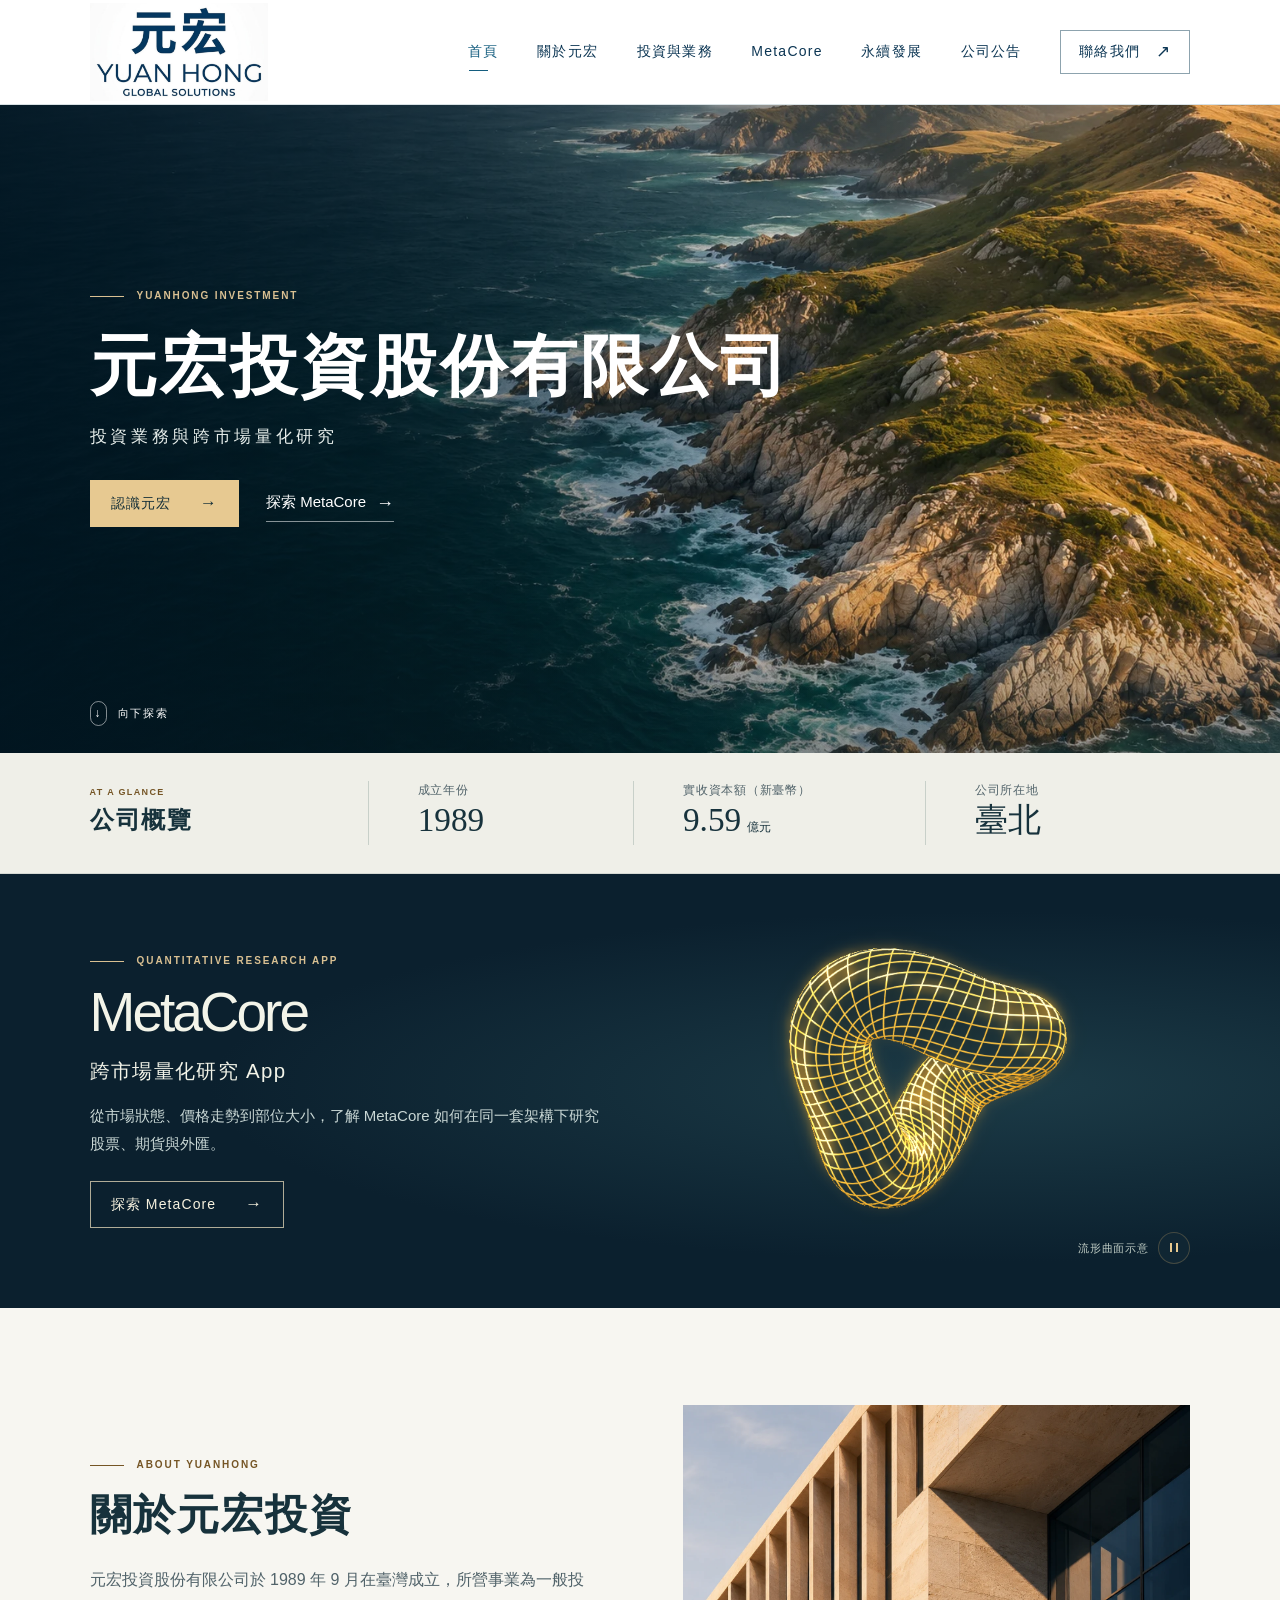
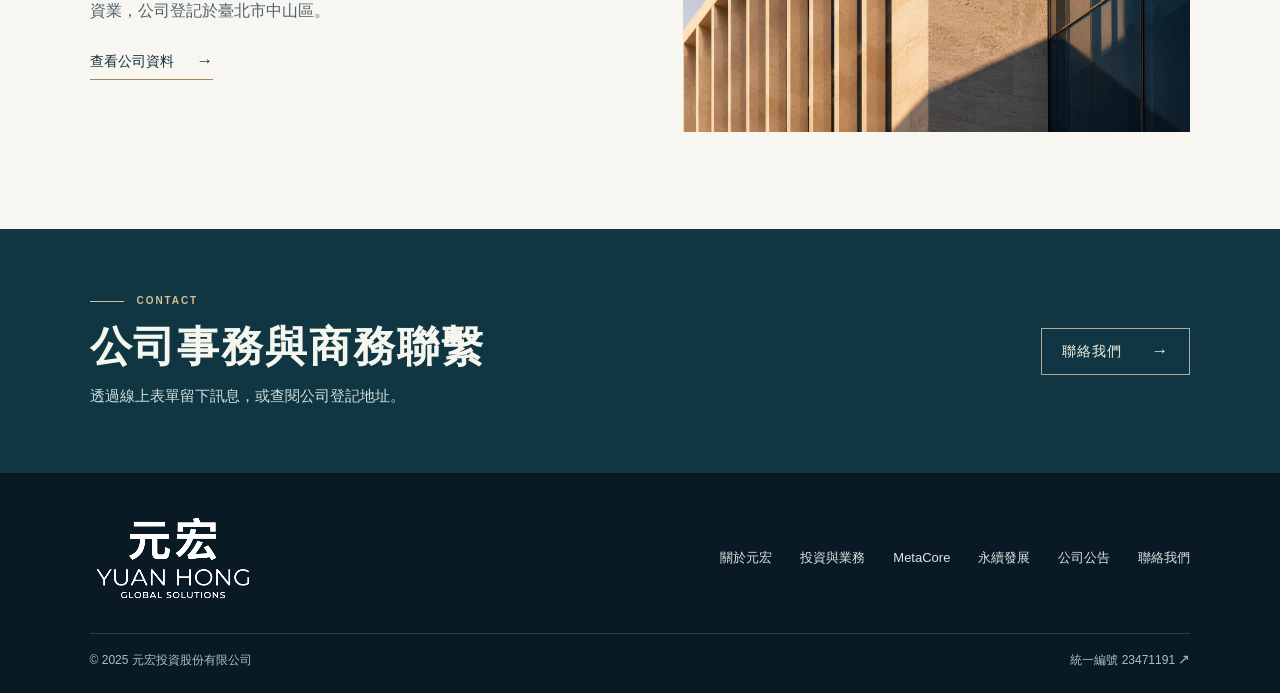
==== index.html @ 140b41ed "Add moving specular highlights and optical bloom to the gold mesh" ====
<!doctype html>
<html lang="zh-Hant-TW">
<head>
  <meta charset="utf-8">
  <meta name="viewport" content="width=device-width, initial-scale=1">
  <meta name="theme-color" content="#091a25">
  <meta name="description" content="認識元宏投資股份有限公司，了解投資業務、MetaCore 量化研究與永續發展，或聯絡元宏團隊。">
  <title>元宏投資股份有限公司</title>
  <link rel="canonical" href="https://yuanhong-inv.tw/">
  <meta property="og:type" content="website">
  <meta property="og:locale" content="zh_TW">
  <meta property="og:url" content="https://yuanhong-inv.tw/">
  <meta property="og:site_name" content="元宏投資股份有限公司">
  <meta property="og:title" content="元宏投資股份有限公司">
  <meta property="og:description" content="認識元宏投資股份有限公司，了解投資業務、MetaCore 量化研究與永續發展，或聯絡元宏團隊。">
  <meta property="og:image" content="https://yuanhong-inv.tw/assets/yuanhong-global-solutions.png">
  <meta property="og:image:alt" content="元宏 YUAN HONG 公司標誌">
  <link rel="icon" href="assets/brand.png" type="image/png">
  <link rel="stylesheet" href="assets/style.css">
  <link rel="stylesheet" href="assets/product.css">
  <link rel="stylesheet" href="assets/manifold-motion.css?v=polished-gold">
  <script src="assets/manifold-motion.js?v=gold-bloom" defer></script>
  <script src="assets/site.js" defer></script>
</head>
<body><a class="skip" href="#main">跳至主要內容</a>
<header class="mast"><div class="wrap mast-inner">
  <a class="brand" href="index.html" aria-label="元宏投資股份首頁"><img class="brand-lockup" src="assets/yuanhong-global-solutions.png" width="642" height="350" alt="元宏 · YUAN HONG · GLOBAL SOLUTIONS"></a>
  <button type="button" class="menu-toggle" aria-expanded="false" aria-controls="main-nav"><span class="menu-icon" aria-hidden="true"></span><span class="menu-label">選單</span></button>
  <nav class="nav" id="main-nav" aria-label="主要導覽"><a class="nav-link" href="index.html" aria-current="page">首頁</a>
<a class="nav-link" href="about.html">關於元宏</a>
<a class="nav-link" href="business.html">投資與業務</a>
<a class="nav-link" href="metacore.html">MetaCore</a>
<a class="nav-link" href="sustainability.html">永續發展</a>
<a class="nav-link" href="news.html">公司公告</a>
<a class="nav-link nav-cta" href="contact.html">聯絡我們<span class="arrow" aria-hidden="true">↗</span></a></nav>
</div></header>
<main id="main"><section class="hero">
  <img class="scenery" src="assets/coast.webp" alt="" width="1536" height="1024" fetchpriority="high">
  <div class="wrap hero-inner"><div class="eyebrow" lang="en">YUANHONG INVESTMENT</div><h1 class="corporate-head" style="word-break: keep-all">元宏投資<wbr>股份有限公司</h1><p class="subtitle">投資業務與跨市場量化研究</p><div class="hero-actions"><a class="cta gold-btn" href="about.html">認識元宏 <span class="arrow" aria-hidden="true">→</span></a><a class="hero-product" href="metacore.html">探索 MetaCore <span class="arrow" aria-hidden="true">→</span></a></div></div>
  <div class="hero-base"><div class="wrap"><a class="scroll-link" href="#overview"><i aria-hidden="true">↓</i>向下探索</a></div></div>
</section>
<section class="facts" id="overview" aria-labelledby="overview-title"><div class="wrap facts-grid">
  <div class="facts-intro"><div class="kicker" lang="en">AT A GLANCE</div><h2 id="overview-title">公司概覽</h2></div>
  <dl class="fact"><dt>成立年份</dt><dd><span class="num">1989</span></dd></dl>
  <dl class="fact"><dt>實收資本額（新臺幣）</dt><dd><span class="num">9.59</span><small>億元</small></dd></dl>
  <dl class="fact"><dt>公司所在地</dt><dd>臺北</dd></dl>
</div></section>
<section class="product-panel" aria-labelledby="product-home-title"><div class="wrap product-panel-inner">
  <div><div class="eyebrow" lang="en">QUANTITATIVE RESEARCH APP</div><h2 class="product-heading" id="product-home-title" lang="en">MetaCore</h2><p class="prod-class">跨市場量化研究 App</p>
  <p class="prod-desc">從市場狀態、價格走勢到部位大小，了解 MetaCore 如何在同一套架構下研究股票、期貨與外匯。</p><a class="cta outline-btn" href="metacore.html">探索 MetaCore <span class="arrow" aria-hidden="true">→</span></a></div><figure class="product-art manifold-figure">
    <div class="manifold-stage">
      <img src="assets/manifold-gold.webp?v=gold-bloom" width="960" height="696" alt="">
      <canvas width="800" height="580" hidden aria-hidden="true"></canvas>
    </div>
    <figcaption class="manifold-caption"><span>流形曲面示意</span><button class="manifold-toggle" type="button" aria-label="暫停流形動畫" hidden></button></figcaption>
  </figure>
</div></section>
<section class="section"><div class="wrap split">
  <div><div class="kicker" lang="en">ABOUT YUANHONG</div><h2>關於元宏投資</h2><p class="body-copy">元宏投資股份有限公司於 1989 年 9 月在臺灣成立，所營事業為一般投資業，公司登記於臺北市中山區。</p><a class="text-link" href="about.html">查看公司資料 <span class="arrow" aria-hidden="true">→</span></a></div>
  <img class="arch" width="1536" height="1024" loading="lazy" src="assets/architecture.webp" alt="日光下的石材立面與玻璃建築意象">
</div></section>
<section class="banner"><div class="wrap banner-row"><div><div class="eyebrow" lang="en">CONTACT</div><h2>公司事務與商務聯繫</h2><p>透過線上表單留下訊息，或查閱公司登記地址。</p></div><a class="cta outline-btn" href="contact.html#inquiry">聯絡我們<span class="arrow" aria-hidden="true">→</span></a></div></section></main>
<footer class="footer"><div class="wrap">
  <div class="footer-top"><a class="brand" href="index.html" aria-label="元宏投資股份首頁"><img class="brand-lockup" src="assets/yuanhong-global-solutions.png" width="642" height="350" alt="元宏 · YUAN HONG · GLOBAL SOLUTIONS"></a><nav class="foot-nav" aria-label="頁尾導覽"><a href="about.html">關於元宏</a><a href="business.html">投資與業務</a><a href="metacore.html">MetaCore</a><a href="sustainability.html">永續發展</a><a href="news.html">公司公告</a><a href="contact.html">聯絡我們</a></nav></div>
  <div class="foot-base"><span>© 2025 元宏投資股份有限公司</span><a href="https://findbiz.nat.gov.tw/fts/company/23471191" target="_blank" rel="noopener noreferrer">統一編號 23471191 <span class="arrow" aria-hidden="true">↗</span></a></div>
</div></footer></body>
</html>
---- assets/style.css ----
:root {
  --navy: #0a2633;
  --deep: #081f2b;
  --ink: #17323c;
  --muted: #51636a;
  --paper: #f7f6f1;
  --line: #d5d9d3;
  --gold: #e7c78d;
  --gold-ink: #755525;
  --serif: "Noto Serif TC", "Noto Serif CJK TC", "Songti TC", "Noto Serif SC", "PMingLiU", "SimSun", Georgia, serif;
  --sans: "Instrument Sans", "Noto Sans TC", "Microsoft JhengHei", "PingFang TC", Arial, sans-serif;
}
* { box-sizing: border-box; }
html { scroll-behavior: smooth; }
body { margin: 0; color: var(--ink); background: var(--paper); font-family: var(--sans); line-height: 1.65; }
a { color: inherit; text-decoration: none; }
button { font: inherit; color: inherit; cursor: pointer; }
a:focus-visible, button:focus-visible, summary:focus-visible { outline: 3px solid #e7a63c; outline-offset: 5px; }
img { display: block; width: 100%; height: auto; }
p, h1, h2, h3, figure, dl, dd { margin: 0; }
h1, h2, h3 { text-wrap: balance; }
.wrap { width: min(86%, 1256px); margin: 0 auto; }
.skip { position: fixed; top: -100px; z-index: 20; padding: 12px 20px; background: white; }
.skip:focus { top: 5px; left: 5px; }
.mast { position: relative; z-index: 5; color: #f9f9f4; background: var(--deep); border-bottom: 1px solid #ffffff1c; }
.mast-inner { min-height: 83px; display: flex; align-items: center; justify-content: space-between; gap: 24px; }
.brand { display: inline-flex; gap: 13px; align-items: center; flex-shrink: 0; }
.brand-text { display: grid; gap: 1px; }
.brand-name { font-family: var(--serif); font-weight: 700; letter-spacing: .16em; font-size: 23px; line-height: 1.3; }
.brand-en, .eyebrow, .kicker, .tiny-en { font-family: Arial, sans-serif; font-weight: 600; }
.brand-en { font-size: 8px; letter-spacing: .19em; line-height: 1.4; color: #e4d9bd; }
.nav { display: flex; gap: clamp(20px, 3vw, 48px); align-items: center; }
.nav-link { font-size: 14px; letter-spacing: .09em; position: relative; padding: 9px 0; color: #e5ebe9; }
.nav-link:hover, .nav-link[aria-current="page"] { color: var(--gold); }
.nav-link[aria-current="page"]::after { content: ""; position: absolute; bottom: 2px; left: 1px; width: 19px; height: 1px; background: var(--gold); }
.nav-cta { display: inline-flex; align-items: center; gap: 16px; padding: 9px 18px; border: 1px solid #9c997f; }
.nav-cta:hover, .nav-cta[aria-current="page"] { background: #203842; }
.nav-cta[aria-current="page"]::after { display: none; }
.menu-toggle { display: none; }
.arrow { font-family: Arial, sans-serif; font-size: 1.2em; line-height: 1; font-weight: 400; }
.hero { position: relative; isolation: isolate; overflow: hidden; color: white; background: #12313d; }
.hero .scenery, .inner-hero .scenery { position: absolute; z-index: -2; inset: 0; height: 100%; object-fit: cover; object-position: 50% 48%; }
.hero::before,.inner-hero::before { content: ""; position: absolute; z-index: -1; inset: 0; background: linear-gradient(90deg,rgba(1,21,32,.84) 0%,rgba(3,23,31,.51) 33%,rgba(4,23,32,.12) 59%,transparent 85%),linear-gradient(0deg,#061c2766,transparent 29%); }
.hero-inner { display: flex; flex-direction: column; justify-content: center; min-height: clamp(568px, 72svh, 765px); padding-block: 65px 108px; }
.eyebrow,.kicker { display: flex; align-items: center; gap: 13px; font-size: 10px; letter-spacing: .19em; }
.eyebrow { color: var(--gold); }
.eyebrow::before,.kicker::before { content:""; display:inline-block; width: 34px; height: 1px; background:currentColor; }
.hero h1 { font-family: var(--serif); font-weight: 600; font-size: clamp(62px, 5.9vw, 98px); line-height: 1.25; letter-spacing: .045em; margin: 20px 0 15px; }
.hero h1 span { display: block; }
.hero .subtitle { color: #e7eeeb; font-size: clamp(15px,1.3vw,20px); letter-spacing: .22em; }
.cta { display: inline-flex; align-items: center; justify-content: space-between; gap: 29px; min-height: 46px; padding: 11px 20px; font-size: 14px; letter-spacing: .08em; transition: background .2s,color .2s; }
.gold-btn { background: #e7c991; color: #142f38; border: 1px solid transparent; }
.gold-btn:hover { background: #f3deb6; }
.hero .cta { align-self: flex-start; margin-top: 30px; }
.hero-base { position: absolute; bottom: 22px; left: 0; right: 0; }
.scroll-link { display: inline-flex; align-items: center; gap: 11px; padding: 5px 0; font-size: 11px; letter-spacing: .15em; }
.scroll-link i { width: 17px; height: 25px; border:1px solid #ffffff82; border-radius: 12px; display: grid; place-items: center; font-style: normal; font-size: 12px; }
.facts { background: #efefe8; border-bottom: 1px solid var(--line); }
.facts-grid { display: grid; grid-template-columns: 1.05fr 1fr 1.1fr 1fr; align-items: center; padding-block: 28px; }
.kicker { color: var(--gold-ink); }
.facts-intro .kicker { font-size: 9px; letter-spacing: .15em; }
.facts-intro .kicker::before { display: none; }
.facts-intro h2 { font-family: var(--serif); font-size: 24px; font-weight: 600; letter-spacing: .08em; margin-top: 2px; }
.fact { padding-left: clamp(20px,3.8vw,64px); border-left:1px solid #c8d0c9; }
.fact dt { color: var(--muted); font-size: 12px; letter-spacing: .065em; line-height: 1.5; }
.fact dd { font-family: var(--serif); font-size: clamp(27px,2.6vw,40px); line-height: 1.25; margin-bottom: 4px; }
.fact .num { font-family: Georgia, 'Times New Roman', serif; font-weight: 400; font-variant-numeric: lining-nums; }
.fact small { font-family: var(--sans); font-size: .36em; margin-left: .45em; }
.section { padding-block: clamp(58px,7.6vw,118px); }
.split { display: grid; grid-template-columns: 1fr 1.02fr; align-items: center; gap: clamp(45px,7.5vw,122px); }
.section h2, .banner h2 { font: 600 clamp(31px,3.25vw,53px)/1.4 var(--serif); letter-spacing: .045em; margin: 13px 0 19px; }
.body-copy { line-height: 1.95; color: var(--muted); font-size: 16px; max-width: 46em; }
.text-link { width: fit-content; color: var(--ink); display: inline-flex; align-items: center; gap: 23px; font-size: 14px; margin-top: 24px; padding-bottom: 6px; border-bottom: 1px solid #a68756; }
.text-link:hover { color: var(--gold-ink); }
.arch { aspect-ratio: 1.55; object-fit: cover; }
.banner { color: #f5f7ef; background: #103643; padding-block: clamp(42px,5vw,75px); }
.banner-row { display: flex; align-items: center; justify-content: space-between; gap: 30px; }
.banner h2 { margin: 8px 0; }
.banner p { color: #d1dfdc; font-size: 15px; }
.outline-btn { color: #f7f2df; border:1px solid #b0ac97; flex-shrink: 0; }
.outline-btn:hover { color: var(--deep); background: #e7d5b4; }
.footer { background: var(--deep); color: #dbe5e1; font-size: 13px; padding: 40px 0 22px; }
.footer-top, .foot-base { display: flex; align-items: center; justify-content: space-between; gap: 20px; }
.footer .brand { gap: 10px; }
.footer .brand-name { font-size: 18px; }

.foot-nav { display: flex; flex-wrap: wrap; gap: 16px 28px; }
.foot-nav a:hover,.foot-base a:hover { color: var(--gold); }
.foot-base { border-top: 1px solid #ffffff28; margin-top: 30px; padding-top: 17px; color: #aebfbe; font-size: 12px; }
.inner-hero { position: relative; isolation: isolate; overflow: hidden; background: var(--navy); color: white; }
.inner-hero .wrap { min-height: clamp(265px,32vw,390px); display: flex; flex-direction: column; justify-content: center; padding: 48px 0; }
.inner-hero h1 { font: 600 clamp(40px,5vw,78px)/1.32 var(--serif); letter-spacing: .08em; margin: 14px 0 9px; }
.inner-hero p { color: #e1eae8; font-size: 15px; letter-spacing: .06em; }
.inner-hero.arch-head .scenery { object-position: 50% 42%; }
.inner-hero.arch-head::before { background: linear-gradient(90deg,#061e2be8 0%,#0a2435be 38%,#0a283e2e 86%); }
.inner-hero.contact-head .scenery { object-position: 42% 70%; }
.inner-hero.business-head .scenery { object-position: 65% 82%; }
.content-split { display: grid; grid-template-columns: minmax(240px,.85fr) minmax(0,1.4fr); gap: clamp(40px,7vw,110px); }
.content-split h2 { margin-bottom: 14px; }
.details { border-top: 2px solid #34515a; }
.detail { display: grid; grid-template-columns: minmax(100px, .7fr) minmax(0,1.5fr); column-gap: 14px; padding: 18px 0; border-bottom: 1px solid var(--line); font-size: 15px; }
.detail dt { color: #576a6f; }
.detail dd { font-weight: 600; }
.soft-section { background: #eaeee8; }
.article h3 { font: 600 24px/1.45 var(--serif); margin-bottom: 9px; }
.article + .article { margin-top: 30px; padding-top: 26px; border-top: 1px solid var(--line); }
.contact-panel { background:#fffef9; border:1px solid var(--line); padding: clamp(22px,4vw,54px); }
.contact-panel h3 { font: 600 clamp(24px,2.65vw,40px)/1.4 var(--serif); margin: 10px 0 12px; }
.contact-panel address { font-style: normal; font-size: 17px; line-height: 1.8; }
.contact-actions { display: flex; flex-wrap: wrap; align-items:center; gap: 9px 24px; margin-top: 20px; }
.contact-actions .text-link { margin: 0; }
.copy { border: 1px solid #8a9c9d; background: transparent; min-height: 40px; padding: 7px 14px; font-size:14px; }
.copy:hover { background: #edf1eb; }
.status { color:#466754; font-size: 13px; }
@media(max-width:780px) {
 .wrap { width: 89%; }
 .mast-inner { min-height: 70px; }
 .brand-name { font-size:20px; } 
 .menu-toggle { display: inline-flex; align-items: center; gap: 9px; padding: 9px 0 9px 10px; border: 0; background: transparent; color: white; font-size: 13px; letter-spacing: .08em; }
 .menu-icon { width: 20px; height: 12px; position: relative; border-top:1px solid currentColor; border-bottom:1px solid currentColor; }
 .menu-icon::after { content:""; position:absolute; left:0; right:5px; top:5px; border-top:1px solid currentColor; }
 .nav { display:none; position:absolute; top:100%; left:0; right:0; background:var(--deep); padding: 9px 5.5% 25px; border-top: 1px solid #ffffff21; }
 .nav.open { display:grid; gap:0; }
 .nav-link { padding: 13px 4px; border-bottom: 1px solid #ffffff26; }
 .nav-link[aria-current="page"]::after { display: none; }
 .nav-cta { border-width: 0 0 1px; justify-content: space-between; }
 .facts-grid { grid-template-columns: 1fr 1fr 1.05fr; row-gap: 19px; }
 .facts-intro { grid-column:1/-1; display:flex; align-items:center; gap:14px; }
 .facts-intro h2 { font-size:20px; margin:0; order:-1; }
 .fact { padding-left:18px; }
 .fact:nth-child(2) { padding-left:0; border:0; }
 .fact dd { font-size:30px; } .fact dt { font-size:11px; }
 .hero-inner { min-height: 570px; } .hero h1 { font-size:clamp(52px,8.5vw,68px); }
 .split { gap: 28px; }
 .content-split { grid-template-columns: 1fr; gap:28px; }
 .footer-top { align-items:flex-start; flex-direction:column; }
}
@media(max-width:580px) {
 .hero-inner { min-height:clamp(470px,68svh,600px); padding: 58px 0 88px; }
 .hero .scenery { object-position: 59% 45%; }
 .hero::before { background: linear-gradient(90deg,#07212fc7 0%,#09212e75 56%,#09212e0d),linear-gradient(0deg,#05182280,transparent 69%); }
 .hero h1 { margin: 18px 0 14px; font-size: clamp(45px,10.8vw,63px); }
 .eyebrow,.kicker { font-size: 9px; }
 .hero .subtitle { font-size:14px; letter-spacing:.12em; }
 .hero .cta { margin-top:24px; }
 .hero-base { bottom:17px; }
 .facts-grid { padding-block:22px; }
 .fact dd { font-size: 27px; } .fact { padding-left:13px; }
 .split { grid-template-columns:1fr; }
 .banner-row { flex-direction:column; align-items:flex-start; gap:20px; }
 .foot-base { flex-direction:column; align-items:flex-start; gap:6px; }
 .inner-hero .wrap { min-height:260px; }
 .detail { grid-template-columns:90px minmax(0,1fr); }
 .contact-panel address { font-size:16px; }
}
@media(prefers-reduced-motion:reduce){html { scroll-behavior:auto; } *,*::before,*::after { transition:none!important; }}
---- assets/product.css ----
:root { --deep: #091a25; --navy: #102737; --gold: #d9c092; }
.brand-lockup { display: block; width: 178px; max-width: 100%; height: auto; }
.mast { background: #fff; color: #0b3553; border-bottom-color: #d8e1e4; }
.mast-inner { min-height: 104px; }
.mast .nav-link, .mast .menu-toggle { color: #0b3553; }
.mast .nav-link:hover, .mast .nav-link[aria-current="page"] { color: #145d7f; }
.mast .nav-link[aria-current="page"]::after { background: #145d7f; }
.mast .nav-cta { border-color: #8da3ae; }
.mast .nav-cta:hover, .mast .nav-cta[aria-current="page"] { background: #eef4f5; }
.footer .brand { mix-blend-mode: screen; }
.footer .brand-lockup {
  width: 166px;
  filter: grayscale(1) contrast(1.8) invert(1);
}
@media (max-width:780px) {
 .mast .brand-lockup { width: 157px; }
 .mast-inner { min-height: 90px; }
 .mast .nav { background:#fff; border-top-color:#d8e1e4; }
 .mast .nav-link { border-bottom-color:#d8e1e4; }
}
.hero-actions { display: flex; gap: 27px; align-items: center; flex-wrap: wrap; margin-top: 29px; }
.hero-actions .cta { margin: 0; }
.hero-product { display: inline-flex; align-items: center; gap: 10px; padding: 6px 0; border-bottom: 1px solid #ffffff86; font-size: 15px; }
.hero-product:hover { color: var(--gold); }
.hero h1.corporate-head { font-size: clamp(47px,5.2vw,84px); }
.product-panel, .product-hero { background: #0b202e; color: #f3f4e9; position: relative; overflow: hidden; isolation: isolate; }
.product-panel::before, .product-hero::before { content: ""; position: absolute; inset: 0; z-index: -1; background: radial-gradient(ellipse at 78% 49%,#1c3b47 0%,transparent 56%); }
.product-hero .wrap, .product-panel-inner { display: grid; grid-template-columns: 1fr 1.04fr; min-height: 370px; align-items: center; gap: 5%; padding-block: 44px; }
.product-hero .wrap { min-height: clamp(430px,41vw,610px); }
.product-heading, .product-panel .product-heading { font-family: "Instrument Sans", "Segoe UI", Arial, sans-serif; font-weight: 500; font-size: clamp(49px,6.1vw,88px); letter-spacing: -.055em; line-height: 1.05; margin: 15px 0 14px; }
.product-panel .product-heading { font-size: clamp(44px,4.3vw,66px); }
.prod-class { font-size: clamp(17px,1.6vw,24px); letter-spacing: .065em; line-height: 1.5; }
.prod-desc { color: #c9d7d5; max-width: 36em; margin-top: 15px; line-height: 1.85; font-size: 15px; }
.product-hero .cta, .product-panel .cta { margin-top: 24px; }
.product-art { position: relative; margin: 0; min-width: 0; }
.product-art img { position: relative; width: 100%; max-height: 430px; object-fit: contain; }
.product-art figcaption { font-size: 11px; color: #bfccc4; text-align: right; margin-top: 4px; letter-spacing: .06em; }
.product-panel .product-art img { max-height: 310px; }
.architecture-area { padding-block: clamp(55px,6.2vw,95px); }
.architecture-area h2 { font-family: "Instrument Sans", "Segoe UI", Arial, sans-serif; font-weight: 500; letter-spacing: -.045em; margin-bottom: 5px; }
.arch-name { font-size: 18px; letter-spacing: .04em; margin-bottom: 15px; }
.flow { display: grid; grid-template-columns: 1fr 1.2fr 1fr; gap: 32px; margin-top: 36px; }
.flow-cell { position:relative; border-top: 2px solid #b7bfb4; padding: 15px 0 2px; }
.flow-cell:nth-child(2) { border-color: #987a4c; }
.flow-cell:not(:last-child)::after { content: "→"; position: absolute; right: -24px; top: 12px; color: #798b87; }
.flow-cell h3 { font-size: 16px; font-weight: 650; margin-bottom: 5px; }
.flow-cell p { font-size: 14px; line-height: 1.75; color: var(--muted); }
.model-area { background: #e9eee8; }
.model-grid { display: grid; grid-template-columns: .63fr 1.37fr; gap: clamp(28px,5.5vw,82px); }
.model-area h2 { font-size: clamp(31px,3vw,47px); }
.model-row { padding: 22px 0; border-top: 1px solid #bfcabf; }
.model-row:first-child { padding-top: 12px; border-top: 2px solid #37525b; }
.model-row:last-child { border-bottom: 1px solid #bfcabf; }
.model-name { font: 600 clamp(20px,2vw,28px)/1.5 var(--serif); }
.model-english { display:block; font-family: Arial, sans-serif; color: #5a6967; font-size: 12px; margin-top: 3px; line-height: 1.5; }
.model-row p { margin-top: 10px; line-height: 1.85; font-size:15px; color: var(--muted); }
.model-function { display:block; font-size:12px; font-weight: 700; letter-spacing: .08em; color: #80502d; margin-bottom: 4px; }
@media (min-width: 781px) and (max-width: 1099px) {
  .mast-inner { width: 94%; gap: 14px; }
  .mast .brand-lockup { width: clamp(128px, 15vw, 164px); }
  .mast .nav { gap: clamp(9px, 1.45vw, 18px); }
  .mast .nav-link { font-size: 13px; letter-spacing: .045em; white-space: nowrap; }
  .mast .nav-cta { padding-inline: 11px; gap: 8px; }
}
@media(max-width:780px) {

 .model-grid { grid-template-columns: 1fr; } .flow { gap: 23px; } .flow-cell:not(:last-child)::after { right: -18px; }
}
@media(max-width:580px) {
 .hero h1.corporate-head { font-size: clamp(36px,9.1vw,50px); }
 .hero-actions { gap: 18px; margin-top: 22px; }
 .hero-product { font-size: 14px; }
 .product-hero .wrap, .product-panel-inner { grid-template-columns: 1fr; gap: 15px; padding-block: 46px 26px; }
 .product-art { justify-self: center; width: min(92%,340px); }
 .product-art img, .product-panel .product-art img { max-height: 220px; }
 .product-art figcaption { font-size: 10px; }
 .flow { grid-template-columns: 1fr; gap: 18px; margin-top: 25px; } .flow-cell:not(:last-child)::after { display: none; }
 .architecture-area h2 { font-size: clamp(28px,7.7vw,38px); }
}


.model-function { display: flex; align-items: center; gap: 10px; color: #625333; }
.model-function::before { content: ""; width: 22px; height: 2px; background: #a58c5d; }
---- assets/manifold-motion.css ----
.manifold-stage {
  position: relative;
  isolation: isolate;
  width: 100%;
  height: min(39vw, 430px);
}
.product-panel .manifold-stage { height: min(31vw, 310px); }
.product-art .manifold-stage img,
.manifold-stage canvas {
  position: absolute;
  inset: 0;
  width: 100%;
  height: 100%;
  max-height: none;
  object-fit: contain;
}
.manifold-stage canvas { display: block; }
.manifold-stage [hidden], .manifold-toggle[hidden] { display: none; }
.manifold-figure .manifold-caption {
  display: flex;
  align-items: center;
  justify-content: flex-end;
  gap: 10px;
}
.manifold-toggle {
  flex: 0 0 auto;
  display: inline-grid;
  place-items: center;
  width: 32px;
  height: 32px;
  padding: 0;
  border: 1px solid #bd9c654d;
  border-radius: 50%;
  background: #102633;
  color: #e7c98f;
}
.manifold-toggle:hover { border-color: #d0ad6d; }
.manifold-toggle::before {
  content: "";
  width: 8px;
  height: 9px;
  box-sizing: border-box;
  border-inline: 2px solid currentColor;
}
.manifold-toggle[data-paused]::before {
  width: 0;
  height: 0;
  border: solid transparent;
  border-width: 5px 0 5px 7px;
  border-left-color: currentColor;
  margin-left: 2px;
}
@media (max-width: 580px) {
  .manifold-stage, .product-panel .manifold-stage { height: min(62vw, 230px); }
}
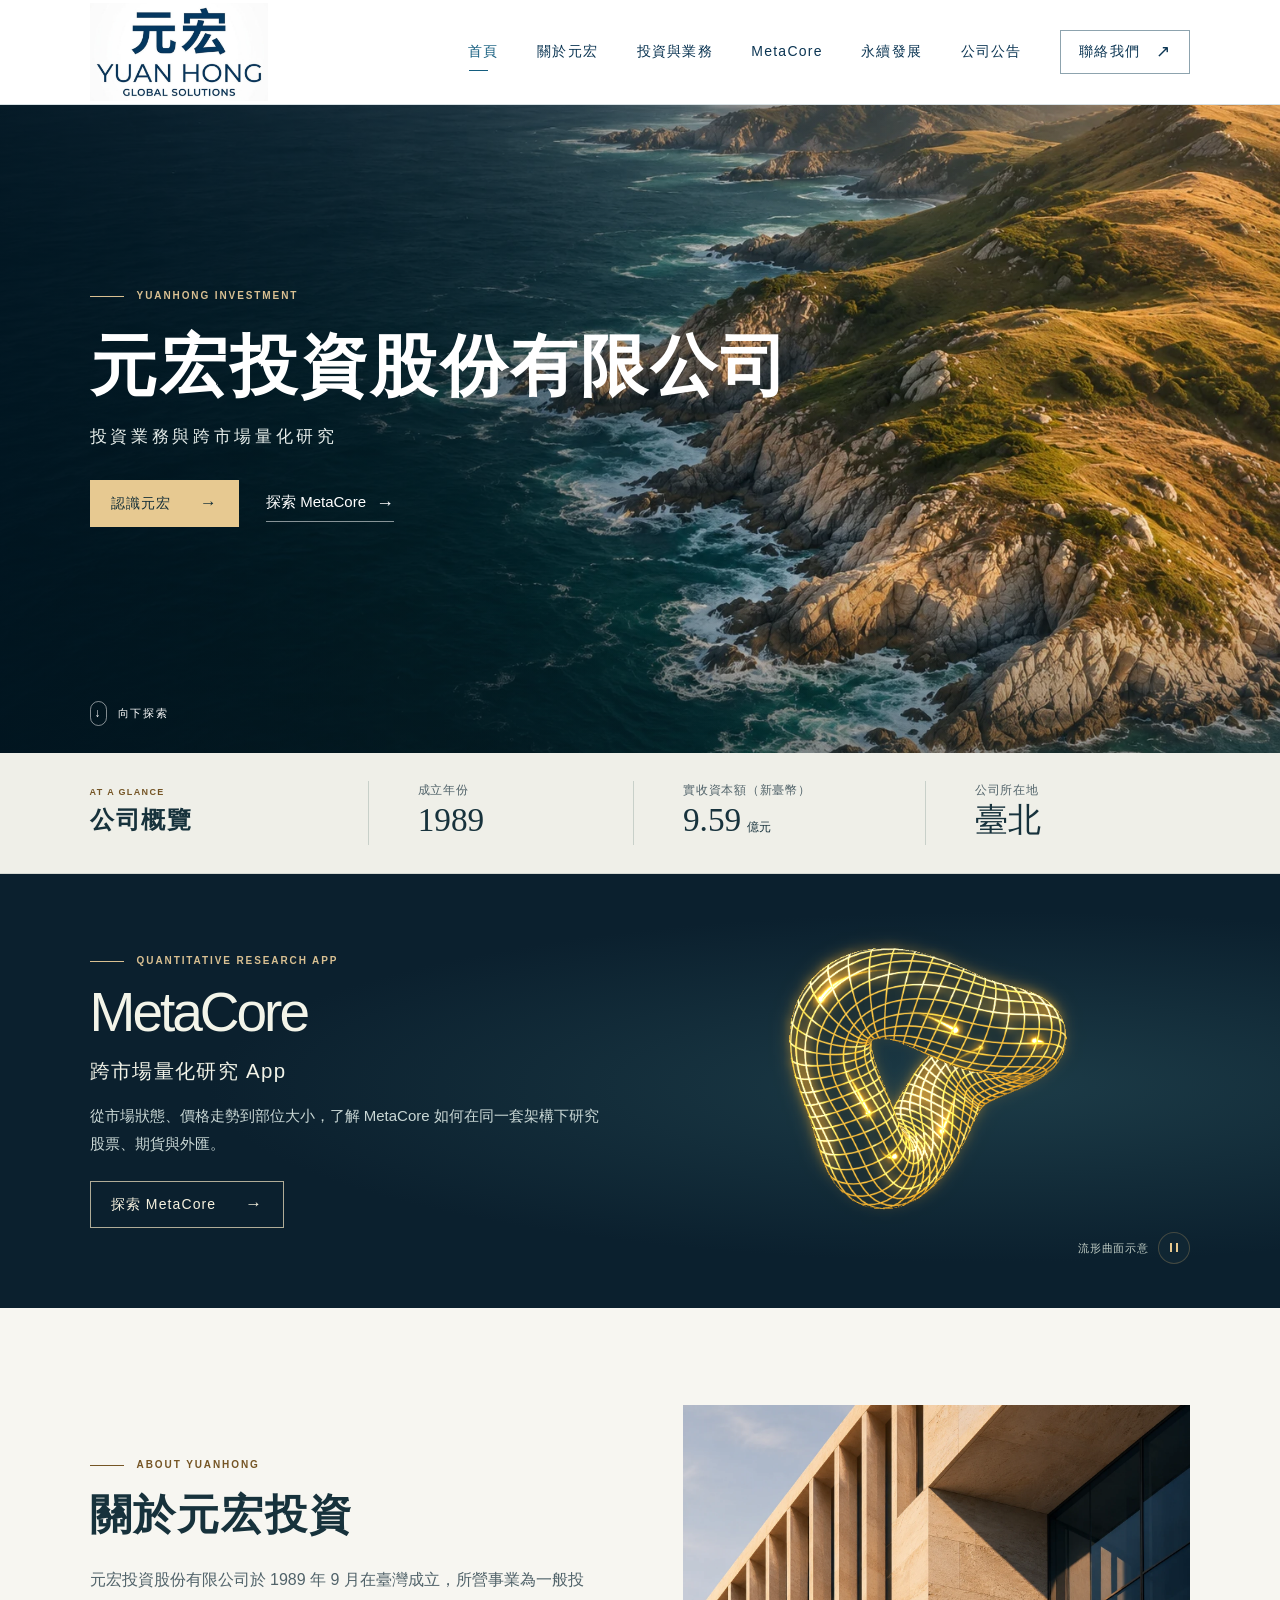
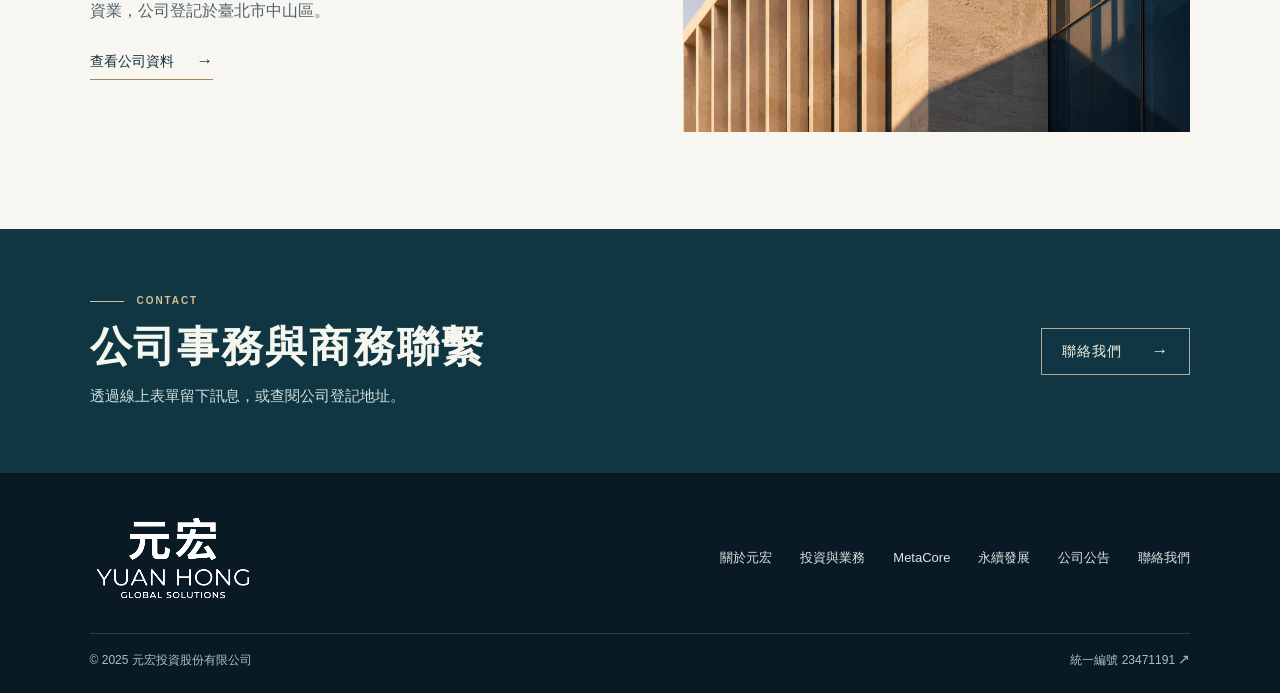
==== commit 5122fbf2: "Animate seven gold meteors inside the rolling mesh" ====
--- a/index.html
+++ b/index.html
@@ -19,7 +19,7 @@
   <link rel="stylesheet" href="assets/style.css">
   <link rel="stylesheet" href="assets/product.css">
   <link rel="stylesheet" href="assets/manifold-motion.css?v=polished-gold">
-  <script src="assets/manifold-motion.js?v=gold-bloom" defer></script>
+  <script src="assets/manifold-motion.js?v=seven-meteors" defer></script>
   <script src="assets/site.js" defer></script>
 </head>
 <body><a class="skip" href="#main">跳至主要內容</a>
@@ -49,7 +49,7 @@
   <div><div class="eyebrow" lang="en">QUANTITATIVE RESEARCH APP</div><h2 class="product-heading" id="product-home-title" lang="en">MetaCore</h2><p class="prod-class">跨市場量化研究 App</p>
   <p class="prod-desc">從市場狀態、價格走勢到部位大小，了解 MetaCore 如何在同一套架構下研究股票、期貨與外匯。</p><a class="cta outline-btn" href="metacore.html">探索 MetaCore <span class="arrow" aria-hidden="true">→</span></a></div><figure class="product-art manifold-figure">
     <div class="manifold-stage">
-      <img src="assets/manifold-gold.webp?v=gold-bloom" width="960" height="696" alt="">
+      <img src="assets/manifold-gold.webp?v=seven-meteors" width="960" height="696" alt="">
       <canvas width="800" height="580" hidden aria-hidden="true"></canvas>
     </div>
     <figcaption class="manifold-caption"><span>流形曲面示意</span><button class="manifold-toggle" type="button" aria-label="暫停流形動畫" hidden></button></figcaption>
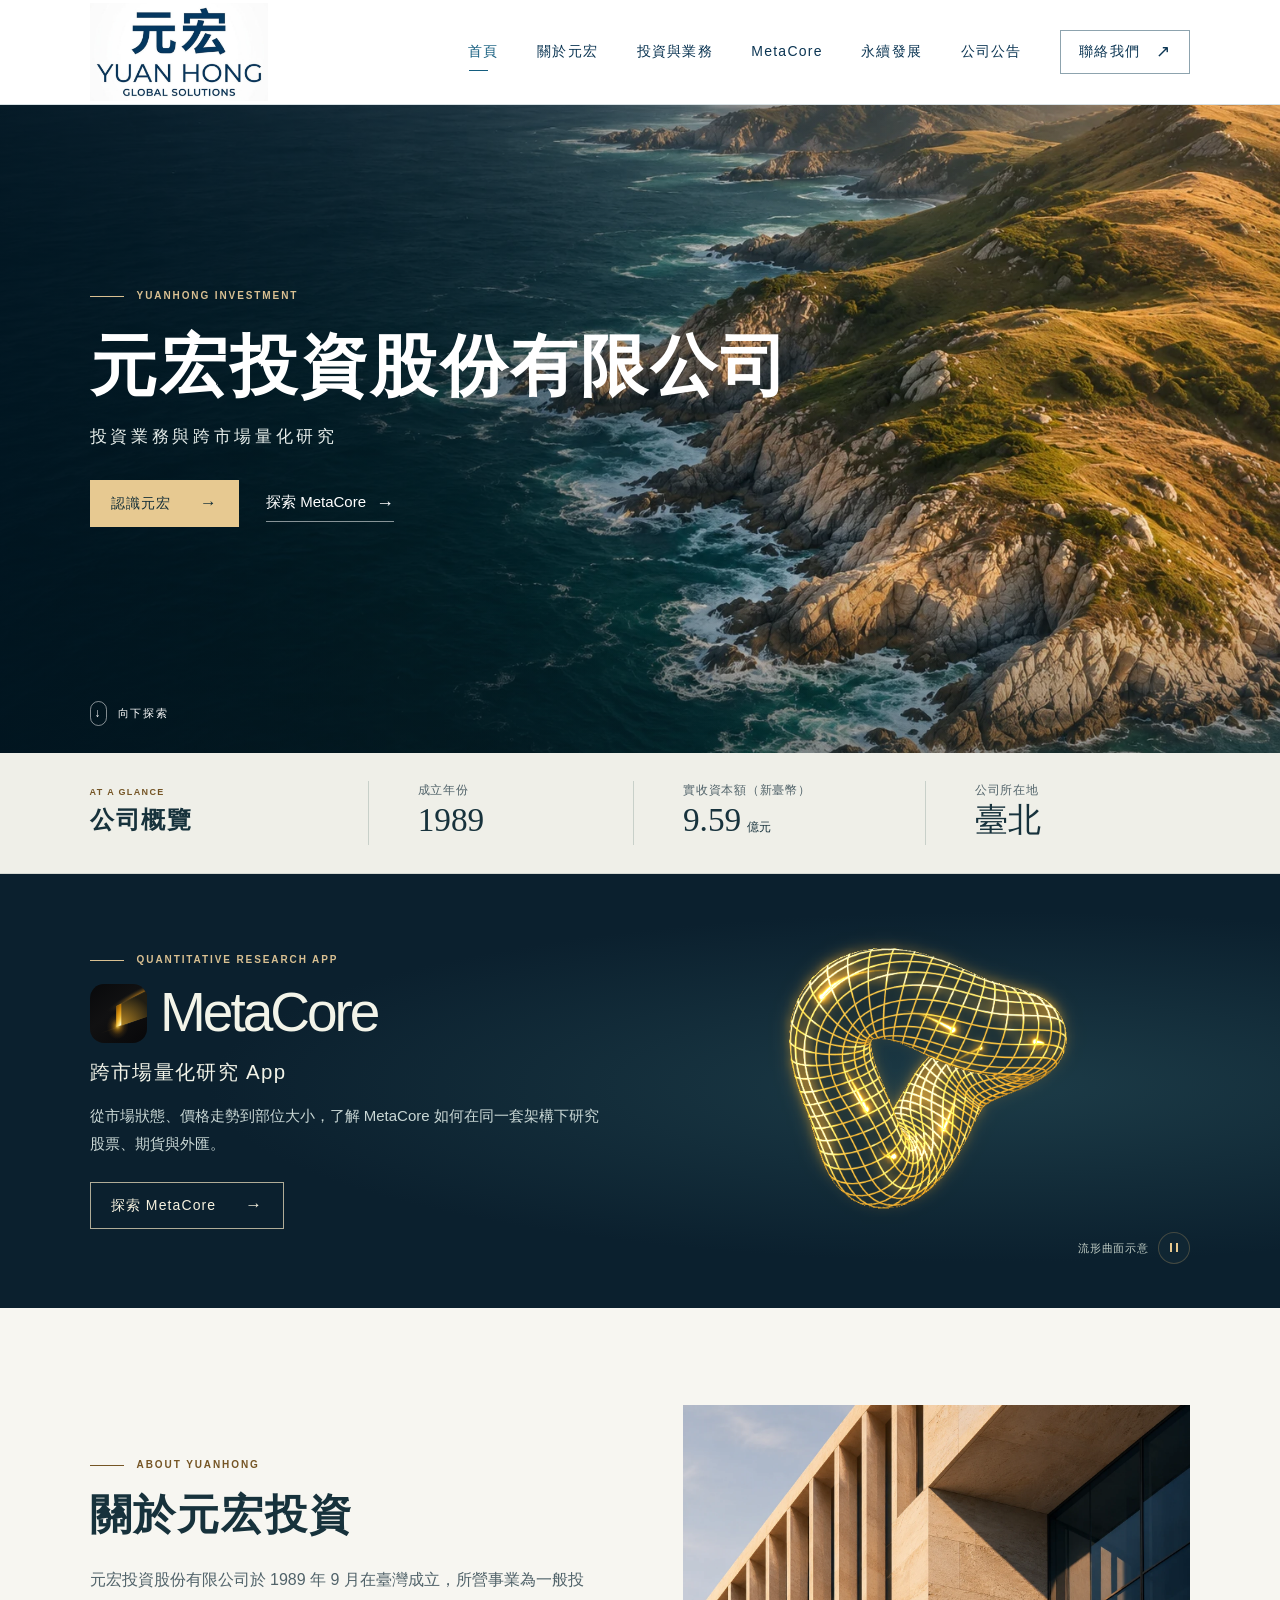
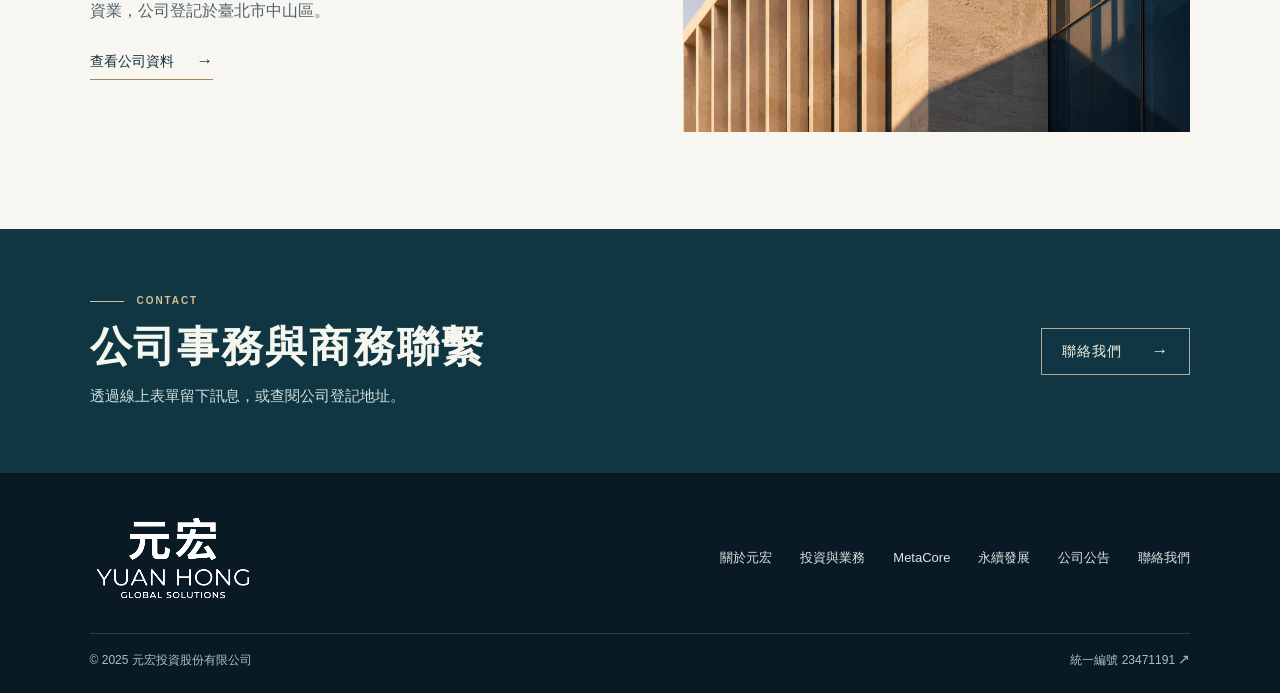
==== commit bd05e7f0: "Apply the black and gold MetaCore identity on the showcase site" ====
--- a/index.html
+++ b/index.html
@@ -17,7 +17,7 @@
   <meta property="og:image:alt" content="元宏 YUAN HONG 公司標誌">
   <link rel="icon" href="assets/brand.png" type="image/png">
   <link rel="stylesheet" href="assets/style.css">
-  <link rel="stylesheet" href="assets/product.css">
+  <link rel="stylesheet" href="assets/product.css?v=metacore-gold">
   <link rel="stylesheet" href="assets/manifold-motion.css?v=polished-gold">
   <script src="assets/manifold-motion.js?v=seven-meteors" defer></script>
   <script src="assets/site.js" defer></script>
@@ -46,7 +46,7 @@
   <dl class="fact"><dt>公司所在地</dt><dd>臺北</dd></dl>
 </div></section>
 <section class="product-panel" aria-labelledby="product-home-title"><div class="wrap product-panel-inner">
-  <div><div class="eyebrow" lang="en">QUANTITATIVE RESEARCH APP</div><h2 class="product-heading" id="product-home-title" lang="en">MetaCore</h2><p class="prod-class">跨市場量化研究 App</p>
+  <div><div class="eyebrow" lang="en">QUANTITATIVE RESEARCH APP</div><h2 class="product-heading" id="product-home-title" lang="en"><img class="metacore-icon" src="assets/metacore-gold.svg" width="72" height="72" alt=""><span>MetaCore</span></h2><p class="prod-class">跨市場量化研究 App</p>
   <p class="prod-desc">從市場狀態、價格走勢到部位大小，了解 MetaCore 如何在同一套架構下研究股票、期貨與外匯。</p><a class="cta outline-btn" href="metacore.html">探索 MetaCore <span class="arrow" aria-hidden="true">→</span></a></div><figure class="product-art manifold-figure">
     <div class="manifold-stage">
       <img src="assets/manifold-gold.webp?v=seven-meteors" width="960" height="696" alt="">
--- a/assets/product.css
+++ b/assets/product.css
@@ -29,6 +29,8 @@
 .product-hero .wrap { min-height: clamp(430px,41vw,610px); }
 .product-heading, .product-panel .product-heading { font-family: "Instrument Sans", "Segoe UI", Arial, sans-serif; font-weight: 500; font-size: clamp(49px,6.1vw,88px); letter-spacing: -.055em; line-height: 1.05; margin: 15px 0 14px; }
 .product-panel .product-heading { font-size: clamp(44px,4.3vw,66px); }
+.product-heading { display: flex; align-items: center; gap: .23em; }
+.metacore-icon { display: block; flex: none; width: 1.05em; height: auto; }
 .prod-class { font-size: clamp(17px,1.6vw,24px); letter-spacing: .065em; line-height: 1.5; }
 .prod-desc { color: #c9d7d5; max-width: 36em; margin-top: 15px; line-height: 1.85; font-size: 15px; }
 .product-hero .cta, .product-panel .cta { margin-top: 24px; }
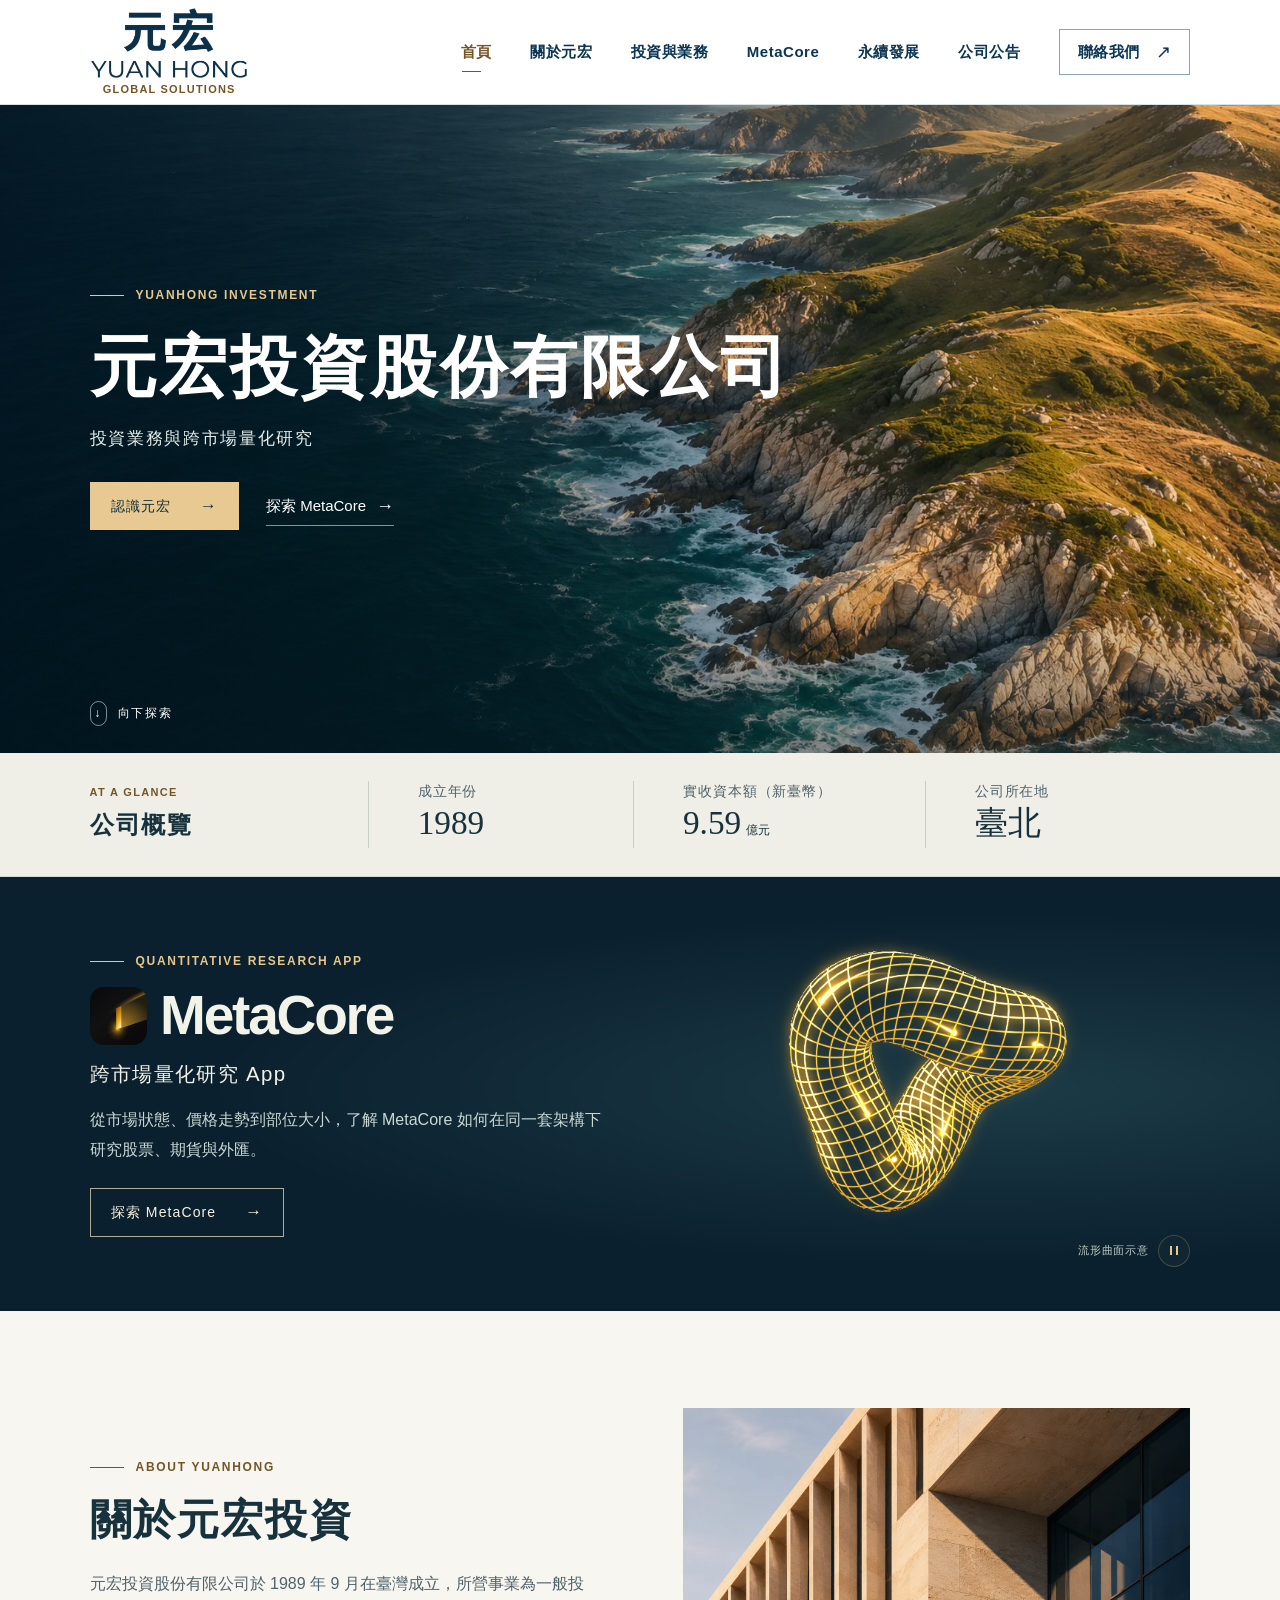
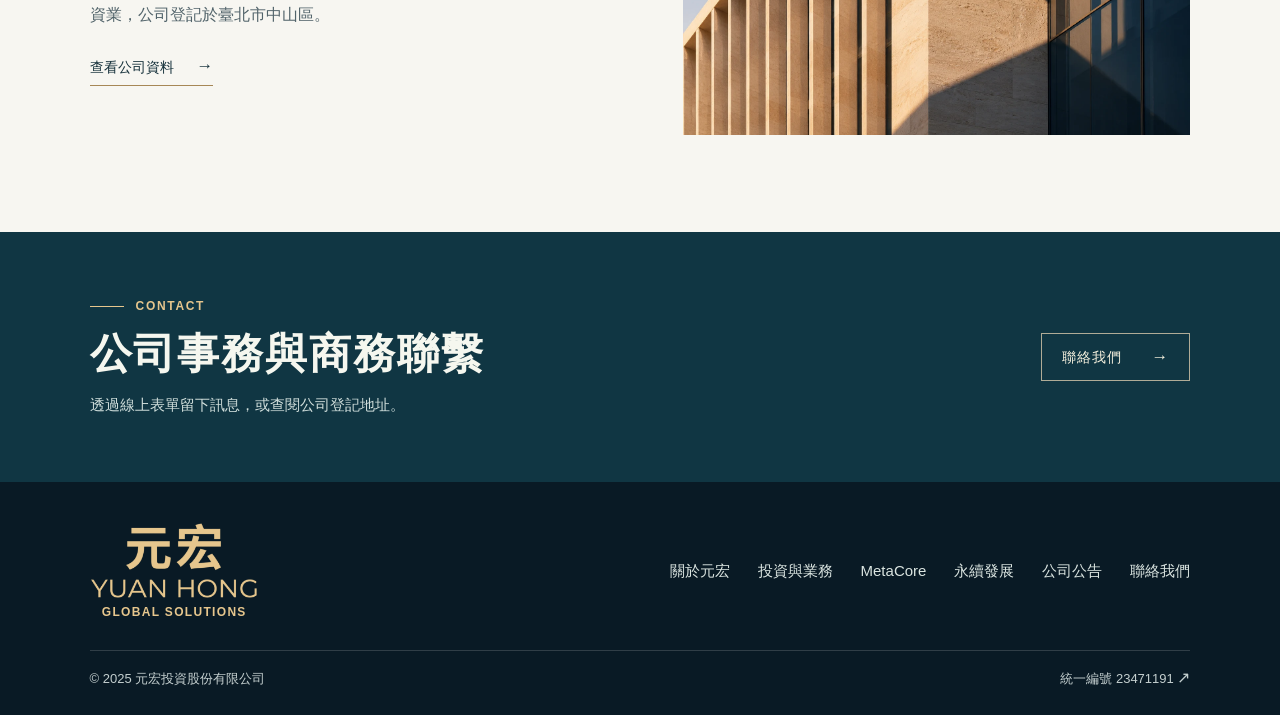
==== commit 4ff621e1: "Refine showcase typography and add transparent navy and gold corporate wordmarks" ====
--- a/index.html
+++ b/index.html
@@ -16,15 +16,15 @@
   <meta property="og:image" content="https://yuanhong-inv.tw/assets/yuanhong-global-solutions.png">
   <meta property="og:image:alt" content="元宏 YUAN HONG 公司標誌">
   <link rel="icon" href="assets/brand.png" type="image/png">
-  <link rel="stylesheet" href="assets/style.css">
-  <link rel="stylesheet" href="assets/product.css?v=metacore-gold">
+  <link rel="stylesheet" href="assets/style.css?v=wordmark-gold-1">
+  <link rel="stylesheet" href="assets/product.css?v=wordmark-gold-1">
   <link rel="stylesheet" href="assets/manifold-motion.css?v=polished-gold">
   <script src="assets/manifold-motion.js?v=seven-meteors" defer></script>
   <script src="assets/site.js" defer></script>
 </head>
 <body><a class="skip" href="#main">跳至主要內容</a>
 <header class="mast"><div class="wrap mast-inner">
-  <a class="brand" href="index.html" aria-label="元宏投資股份首頁"><img class="brand-lockup" src="assets/yuanhong-global-solutions.png" width="642" height="350" alt="元宏 · YUAN HONG · GLOBAL SOLUTIONS"></a>
+  <a class="brand wordmark" href="index.html" aria-label="元宏投資股份有限公司首頁"><img class="brand-lockup" src="assets/yuanhong-wordmark-navy.png" width="600" height="276" alt=""><span class="brand-descriptor" lang="en">GLOBAL SOLUTIONS</span></a>
   <button type="button" class="menu-toggle" aria-expanded="false" aria-controls="main-nav"><span class="menu-icon" aria-hidden="true"></span><span class="menu-label">選單</span></button>
   <nav class="nav" id="main-nav" aria-label="主要導覽"><a class="nav-link" href="index.html" aria-current="page">首頁</a>
 <a class="nav-link" href="about.html">關於元宏</a>
@@ -61,7 +61,7 @@
 </div></section>
 <section class="banner"><div class="wrap banner-row"><div><div class="eyebrow" lang="en">CONTACT</div><h2>公司事務與商務聯繫</h2><p>透過線上表單留下訊息，或查閱公司登記地址。</p></div><a class="cta outline-btn" href="contact.html#inquiry">聯絡我們<span class="arrow" aria-hidden="true">→</span></a></div></section></main>
 <footer class="footer"><div class="wrap">
-  <div class="footer-top"><a class="brand" href="index.html" aria-label="元宏投資股份首頁"><img class="brand-lockup" src="assets/yuanhong-global-solutions.png" width="642" height="350" alt="元宏 · YUAN HONG · GLOBAL SOLUTIONS"></a><nav class="foot-nav" aria-label="頁尾導覽"><a href="about.html">關於元宏</a><a href="business.html">投資與業務</a><a href="metacore.html">MetaCore</a><a href="sustainability.html">永續發展</a><a href="news.html">公司公告</a><a href="contact.html">聯絡我們</a></nav></div>
+  <div class="footer-top"><a class="brand wordmark" href="index.html" aria-label="元宏投資股份有限公司首頁"><img class="brand-lockup" src="assets/yuanhong-wordmark-gold.png" width="600" height="276" alt=""><span class="brand-descriptor" lang="en">GLOBAL SOLUTIONS</span></a><nav class="foot-nav" aria-label="頁尾導覽"><a href="about.html">關於元宏</a><a href="business.html">投資與業務</a><a href="metacore.html">MetaCore</a><a href="sustainability.html">永續發展</a><a href="news.html">公司公告</a><a href="contact.html">聯絡我們</a></nav></div>
   <div class="foot-base"><span>© 2025 元宏投資股份有限公司</span><a href="https://findbiz.nat.gov.tw/fts/company/23471191" target="_blank" rel="noopener noreferrer">統一編號 23471191 <span class="arrow" aria-hidden="true">↗</span></a></div>
 </div></footer></body>
 </html>
--- a/assets/style.css
+++ b/assets/style.css
@@ -5,14 +5,14 @@
   --muted: #51636a;
   --paper: #f7f6f1;
   --line: #d5d9d3;
-  --gold: #e7c78d;
+  --gold: #e6c68d;
   --gold-ink: #755525;
-  --serif: "Noto Serif TC", "Noto Serif CJK TC", "Songti TC", "Noto Serif SC", "PMingLiU", "SimSun", Georgia, serif;
-  --sans: "Instrument Sans", "Noto Sans TC", "Microsoft JhengHei", "PingFang TC", Arial, sans-serif;
+  --serif: Georgia, "Noto Serif TC", "Songti TC", "LiSong Pro", "PMingLiU", "MingLiU", "Microsoft JhengHei", serif;
+  --sans: "Instrument Sans", -apple-system, BlinkMacSystemFont, "Segoe UI", "PingFang TC", "Microsoft JhengHei", "Noto Sans TC", sans-serif;
 }
 * { box-sizing: border-box; }
 html { scroll-behavior: smooth; }
-body { margin: 0; color: var(--ink); background: var(--paper); font-family: var(--sans); line-height: 1.65; }
+body { margin: 0; color: var(--ink); background: var(--paper); font-family: var(--sans); line-height: 1.75; }
 a { color: inherit; text-decoration: none; }
 button { font: inherit; color: inherit; cursor: pointer; }
 a:focus-visible, button:focus-visible, summary:focus-visible { outline: 3px solid #e7a63c; outline-offset: 5px; }
@@ -27,10 +27,10 @@
 .brand { display: inline-flex; gap: 13px; align-items: center; flex-shrink: 0; }
 .brand-text { display: grid; gap: 1px; }
 .brand-name { font-family: var(--serif); font-weight: 700; letter-spacing: .16em; font-size: 23px; line-height: 1.3; }
-.brand-en, .eyebrow, .kicker, .tiny-en { font-family: Arial, sans-serif; font-weight: 600; }
+.brand-en, .eyebrow, .kicker, .tiny-en { font-family: var(--sans); font-weight: 650; }
 .brand-en { font-size: 8px; letter-spacing: .19em; line-height: 1.4; color: #e4d9bd; }
 .nav { display: flex; gap: clamp(20px, 3vw, 48px); align-items: center; }
-.nav-link { font-size: 14px; letter-spacing: .09em; position: relative; padding: 9px 0; color: #e5ebe9; }
+.nav-link { font-size: 15px; font-weight: 600; letter-spacing: .035em; position: relative; padding: 9px 0; color: #e5ebe9; }
 .nav-link:hover, .nav-link[aria-current="page"] { color: var(--gold); }
 .nav-link[aria-current="page"]::after { content: ""; position: absolute; bottom: 2px; left: 1px; width: 19px; height: 1px; background: var(--gold); }
 .nav-cta { display: inline-flex; align-items: center; gap: 16px; padding: 9px 18px; border: 1px solid #9c997f; }
@@ -42,30 +42,30 @@
 .hero .scenery, .inner-hero .scenery { position: absolute; z-index: -2; inset: 0; height: 100%; object-fit: cover; object-position: 50% 48%; }
 .hero::before,.inner-hero::before { content: ""; position: absolute; z-index: -1; inset: 0; background: linear-gradient(90deg,rgba(1,21,32,.84) 0%,rgba(3,23,31,.51) 33%,rgba(4,23,32,.12) 59%,transparent 85%),linear-gradient(0deg,#061c2766,transparent 29%); }
 .hero-inner { display: flex; flex-direction: column; justify-content: center; min-height: clamp(568px, 72svh, 765px); padding-block: 65px 108px; }
-.eyebrow,.kicker { display: flex; align-items: center; gap: 13px; font-size: 10px; letter-spacing: .19em; }
+.eyebrow,.kicker { display: flex; align-items: center; gap: 12px; font-size: 12px; letter-spacing: .14em; }
 .eyebrow { color: var(--gold); }
 .eyebrow::before,.kicker::before { content:""; display:inline-block; width: 34px; height: 1px; background:currentColor; }
 .hero h1 { font-family: var(--serif); font-weight: 600; font-size: clamp(62px, 5.9vw, 98px); line-height: 1.25; letter-spacing: .045em; margin: 20px 0 15px; }
 .hero h1 span { display: block; }
-.hero .subtitle { color: #e7eeeb; font-size: clamp(15px,1.3vw,20px); letter-spacing: .22em; }
+.hero .subtitle { color: #e7eeeb; font-size: clamp(15px,1.3vw,20px); letter-spacing: .10em; }
 .cta { display: inline-flex; align-items: center; justify-content: space-between; gap: 29px; min-height: 46px; padding: 11px 20px; font-size: 14px; letter-spacing: .08em; transition: background .2s,color .2s; }
 .gold-btn { background: #e7c991; color: #142f38; border: 1px solid transparent; }
 .gold-btn:hover { background: #f3deb6; }
 .hero .cta { align-self: flex-start; margin-top: 30px; }
 .hero-base { position: absolute; bottom: 22px; left: 0; right: 0; }
-.scroll-link { display: inline-flex; align-items: center; gap: 11px; padding: 5px 0; font-size: 11px; letter-spacing: .15em; }
+.scroll-link { display: inline-flex; align-items: center; gap: 11px; padding: 5px 0; font-size: 12px; letter-spacing: .15em; }
 .scroll-link i { width: 17px; height: 25px; border:1px solid #ffffff82; border-radius: 12px; display: grid; place-items: center; font-style: normal; font-size: 12px; }
 .facts { background: #efefe8; border-bottom: 1px solid var(--line); }
 .facts-grid { display: grid; grid-template-columns: 1.05fr 1fr 1.1fr 1fr; align-items: center; padding-block: 28px; }
 .kicker { color: var(--gold-ink); }
-.facts-intro .kicker { font-size: 9px; letter-spacing: .15em; }
+.facts-intro .kicker { font-size: 11px; letter-spacing: .12em; }
 .facts-intro .kicker::before { display: none; }
 .facts-intro h2 { font-family: var(--serif); font-size: 24px; font-weight: 600; letter-spacing: .08em; margin-top: 2px; }
 .fact { padding-left: clamp(20px,3.8vw,64px); border-left:1px solid #c8d0c9; }
-.fact dt { color: var(--muted); font-size: 12px; letter-spacing: .065em; line-height: 1.5; }
+.fact dt { color: var(--muted); font-size: 14px; letter-spacing: .065em; line-height: 1.5; }
 .fact dd { font-family: var(--serif); font-size: clamp(27px,2.6vw,40px); line-height: 1.25; margin-bottom: 4px; }
 .fact .num { font-family: Georgia, 'Times New Roman', serif; font-weight: 400; font-variant-numeric: lining-nums; }
-.fact small { font-family: var(--sans); font-size: .36em; margin-left: .45em; }
+.fact small { font-family: var(--sans); font-size: max(12px, .36em); margin-left: .4em; }
 .section { padding-block: clamp(58px,7.6vw,118px); }
 .split { display: grid; grid-template-columns: 1fr 1.02fr; align-items: center; gap: clamp(45px,7.5vw,122px); }
 .section h2, .banner h2 { font: 600 clamp(31px,3.25vw,53px)/1.4 var(--serif); letter-spacing: .045em; margin: 13px 0 19px; }
@@ -79,18 +79,19 @@
 .banner p { color: #d1dfdc; font-size: 15px; }
 .outline-btn { color: #f7f2df; border:1px solid #b0ac97; flex-shrink: 0; }
 .outline-btn:hover { color: var(--deep); background: #e7d5b4; }
-.footer { background: var(--deep); color: #dbe5e1; font-size: 13px; padding: 40px 0 22px; }
+.footer { background: var(--deep); color: #dbe5e1; font-size: 15px; padding: 40px 0 24px; }
 .footer-top, .foot-base { display: flex; align-items: center; justify-content: space-between; gap: 20px; }
-.footer .brand { gap: 10px; }
+.footer .brand { color: var(--gold); }
 .footer .brand-name { font-size: 18px; }
 
 .foot-nav { display: flex; flex-wrap: wrap; gap: 16px 28px; }
+.foot-nav a { padding-block: 6px; }
 .foot-nav a:hover,.foot-base a:hover { color: var(--gold); }
-.foot-base { border-top: 1px solid #ffffff28; margin-top: 30px; padding-top: 17px; color: #aebfbe; font-size: 12px; }
+.foot-base { border-top: 1px solid #ffffff28; margin-top: 30px; padding-top: 17px; color: #c4cfcf; font-size: 13px; }
 .inner-hero { position: relative; isolation: isolate; overflow: hidden; background: var(--navy); color: white; }
 .inner-hero .wrap { min-height: clamp(265px,32vw,390px); display: flex; flex-direction: column; justify-content: center; padding: 48px 0; }
 .inner-hero h1 { font: 600 clamp(40px,5vw,78px)/1.32 var(--serif); letter-spacing: .08em; margin: 14px 0 9px; }
-.inner-hero p { color: #e1eae8; font-size: 15px; letter-spacing: .06em; }
+.inner-hero p { color: #e1eae8; font-size: 16px; letter-spacing: .06em; }
 .inner-hero.arch-head .scenery { object-position: 50% 42%; }
 .inner-hero.arch-head::before { background: linear-gradient(90deg,#061e2be8 0%,#0a2435be 38%,#0a283e2e 86%); }
 .inner-hero.contact-head .scenery { object-position: 42% 70%; }
@@ -102,7 +103,7 @@
 .detail dt { color: #576a6f; }
 .detail dd { font-weight: 600; }
 .soft-section { background: #eaeee8; }
-.article h3 { font: 600 24px/1.45 var(--serif); margin-bottom: 9px; }
+.article h3 { font: 650 clamp(21px, 2vw, 26px)/1.45 var(--sans); margin-bottom: 9px; }
 .article + .article { margin-top: 30px; padding-top: 26px; border-top: 1px solid var(--line); }
 .contact-panel { background:#fffef9; border:1px solid var(--line); padding: clamp(22px,4vw,54px); }
 .contact-panel h3 { font: 600 clamp(24px,2.65vw,40px)/1.4 var(--serif); margin: 10px 0 12px; }
@@ -129,7 +130,7 @@
  .facts-intro h2 { font-size:20px; margin:0; order:-1; }
  .fact { padding-left:18px; }
  .fact:nth-child(2) { padding-left:0; border:0; }
- .fact dd { font-size:30px; } .fact dt { font-size:11px; }
+ .fact dd { font-size:30px; } .fact dt { font-size:13px; }
  .hero-inner { min-height: 570px; } .hero h1 { font-size:clamp(52px,8.5vw,68px); }
  .split { gap: 28px; }
  .content-split { grid-template-columns: 1fr; gap:28px; }
@@ -140,7 +141,7 @@
  .hero .scenery { object-position: 59% 45%; }
  .hero::before { background: linear-gradient(90deg,#07212fc7 0%,#09212e75 56%,#09212e0d),linear-gradient(0deg,#05182280,transparent 69%); }
  .hero h1 { margin: 18px 0 14px; font-size: clamp(45px,10.8vw,63px); }
- .eyebrow,.kicker { font-size: 9px; }
+ .eyebrow,.kicker { font-size: 11px; }
  .hero .subtitle { font-size:14px; letter-spacing:.12em; }
  .hero .cta { margin-top:24px; }
  .hero-base { bottom:17px; }
--- a/assets/product.css
+++ b/assets/product.css
@@ -1,19 +1,19 @@
-:root { --deep: #091a25; --navy: #102737; --gold: #d9c092; }
-.brand-lockup { display: block; width: 178px; max-width: 100%; height: auto; }
+:root { --deep: #091a25; --navy: #102737; }
+.brand.wordmark { display: inline-grid; justify-items: center; row-gap: 4px; width: 158px; }
+.wordmark .brand-lockup { width: 100%; height: auto; }
+.brand-descriptor { font: 600 11px/1.25 var(--sans); letter-spacing: .11em; padding-left: .11em; white-space: nowrap; color: var(--gold-ink); }
+.footer .wordmark { width: 168px; row-gap: 6px; }
+.footer .brand-descriptor { font-size: 12px; color: var(--gold); }
+
 .mast { background: #fff; color: #0b3553; border-bottom-color: #d8e1e4; }
 .mast-inner { min-height: 104px; }
 .mast .nav-link, .mast .menu-toggle { color: #0b3553; }
-.mast .nav-link:hover, .mast .nav-link[aria-current="page"] { color: #145d7f; }
-.mast .nav-link[aria-current="page"]::after { background: #145d7f; }
+.mast .nav-link:hover, .mast .nav-link[aria-current="page"] { color: var(--gold-ink); }
+.mast .nav-link[aria-current="page"]::after { background: var(--gold-ink); }
 .mast .nav-cta { border-color: #8da3ae; }
-.mast .nav-cta:hover, .mast .nav-cta[aria-current="page"] { background: #eef4f5; }
-.footer .brand { mix-blend-mode: screen; }
-.footer .brand-lockup {
-  width: 166px;
-  filter: grayscale(1) contrast(1.8) invert(1);
-}
+.mast .nav-cta:hover, .mast .nav-cta[aria-current="page"] { background: #f7f2e8; }
 @media (max-width:780px) {
- .mast .brand-lockup { width: 157px; }
+ .mast .wordmark { width: 132px; }
  .mast-inner { min-height: 90px; }
  .mast .nav { background:#fff; border-top-color:#d8e1e4; }
  .mast .nav-link { border-bottom-color:#d8e1e4; }
@@ -27,41 +27,41 @@
 .product-panel::before, .product-hero::before { content: ""; position: absolute; inset: 0; z-index: -1; background: radial-gradient(ellipse at 78% 49%,#1c3b47 0%,transparent 56%); }
 .product-hero .wrap, .product-panel-inner { display: grid; grid-template-columns: 1fr 1.04fr; min-height: 370px; align-items: center; gap: 5%; padding-block: 44px; }
 .product-hero .wrap { min-height: clamp(430px,41vw,610px); }
-.product-heading, .product-panel .product-heading { font-family: "Instrument Sans", "Segoe UI", Arial, sans-serif; font-weight: 500; font-size: clamp(49px,6.1vw,88px); letter-spacing: -.055em; line-height: 1.05; margin: 15px 0 14px; }
+.product-heading, .product-panel .product-heading { font-family: var(--sans); font-weight: 600; font-size: clamp(49px,6.1vw,88px); letter-spacing: -.04em; line-height: 1.05; margin: 15px 0 14px; }
 .product-panel .product-heading { font-size: clamp(44px,4.3vw,66px); }
 .product-heading { display: flex; align-items: center; gap: .23em; }
 .metacore-icon { display: block; flex: none; width: 1.05em; height: auto; }
 .prod-class { font-size: clamp(17px,1.6vw,24px); letter-spacing: .065em; line-height: 1.5; }
-.prod-desc { color: #c9d7d5; max-width: 36em; margin-top: 15px; line-height: 1.85; font-size: 15px; }
+.prod-desc { color: #c9d7d5; max-width: 36em; margin-top: 15px; line-height: 1.85; font-size: 16px; }
 .product-hero .cta, .product-panel .cta { margin-top: 24px; }
 .product-art { position: relative; margin: 0; min-width: 0; }
 .product-art img { position: relative; width: 100%; max-height: 430px; object-fit: contain; }
 .product-art figcaption { font-size: 11px; color: #bfccc4; text-align: right; margin-top: 4px; letter-spacing: .06em; }
 .product-panel .product-art img { max-height: 310px; }
 .architecture-area { padding-block: clamp(55px,6.2vw,95px); }
-.architecture-area h2 { font-family: "Instrument Sans", "Segoe UI", Arial, sans-serif; font-weight: 500; letter-spacing: -.045em; margin-bottom: 5px; }
+.architecture-area h2 { font-family: var(--sans); font-weight: 500; letter-spacing: -.045em; margin-bottom: 5px; }
 .arch-name { font-size: 18px; letter-spacing: .04em; margin-bottom: 15px; }
 .flow { display: grid; grid-template-columns: 1fr 1.2fr 1fr; gap: 32px; margin-top: 36px; }
 .flow-cell { position:relative; border-top: 2px solid #b7bfb4; padding: 15px 0 2px; }
 .flow-cell:nth-child(2) { border-color: #987a4c; }
 .flow-cell:not(:last-child)::after { content: "→"; position: absolute; right: -24px; top: 12px; color: #798b87; }
 .flow-cell h3 { font-size: 16px; font-weight: 650; margin-bottom: 5px; }
-.flow-cell p { font-size: 14px; line-height: 1.75; color: var(--muted); }
+.flow-cell p { font-size: 15px; line-height: 1.75; color: var(--muted); }
 .model-area { background: #e9eee8; }
 .model-grid { display: grid; grid-template-columns: .63fr 1.37fr; gap: clamp(28px,5.5vw,82px); }
 .model-area h2 { font-size: clamp(31px,3vw,47px); }
 .model-row { padding: 22px 0; border-top: 1px solid #bfcabf; }
 .model-row:first-child { padding-top: 12px; border-top: 2px solid #37525b; }
 .model-row:last-child { border-bottom: 1px solid #bfcabf; }
-.model-name { font: 600 clamp(20px,2vw,28px)/1.5 var(--serif); }
-.model-english { display:block; font-family: Arial, sans-serif; color: #5a6967; font-size: 12px; margin-top: 3px; line-height: 1.5; }
-.model-row p { margin-top: 10px; line-height: 1.85; font-size:15px; color: var(--muted); }
-.model-function { display:block; font-size:12px; font-weight: 700; letter-spacing: .08em; color: #80502d; margin-bottom: 4px; }
+.model-name { font: 650 clamp(20px,2vw,28px)/1.5 var(--sans); }
+.model-english { display:block; font-family: var(--sans); color: var(--muted); font-size: 13px; margin-top: 3px; line-height: 1.5; }
+.model-row p { margin-top: 10px; line-height: 1.85; font-size:16px; color: var(--muted); }
+.model-function { display:block; font-size:13px; font-weight: 700; letter-spacing: .08em; color: #80502d; margin-bottom: 4px; }
 @media (min-width: 781px) and (max-width: 1099px) {
   .mast-inner { width: 94%; gap: 14px; }
-  .mast .brand-lockup { width: clamp(128px, 15vw, 164px); }
+  .mast .wordmark { width: clamp(128px, 14vw, 152px); }
   .mast .nav { gap: clamp(9px, 1.45vw, 18px); }
-  .mast .nav-link { font-size: 13px; letter-spacing: .045em; white-space: nowrap; }
+  .mast .nav-link { font-size: 14px; letter-spacing: .025em; white-space: nowrap; }
   .mast .nav-cta { padding-inline: 11px; gap: 8px; }
 }
 @media(max-width:780px) {
@@ -81,5 +81,5 @@
 }
 
 
-.model-function { display: flex; align-items: center; gap: 10px; color: #625333; }
+.model-function { display: flex; align-items: center; gap: 10px; color: var(--gold-ink); }
 .model-function::before { content: ""; width: 22px; height: 2px; background: #a58c5d; }
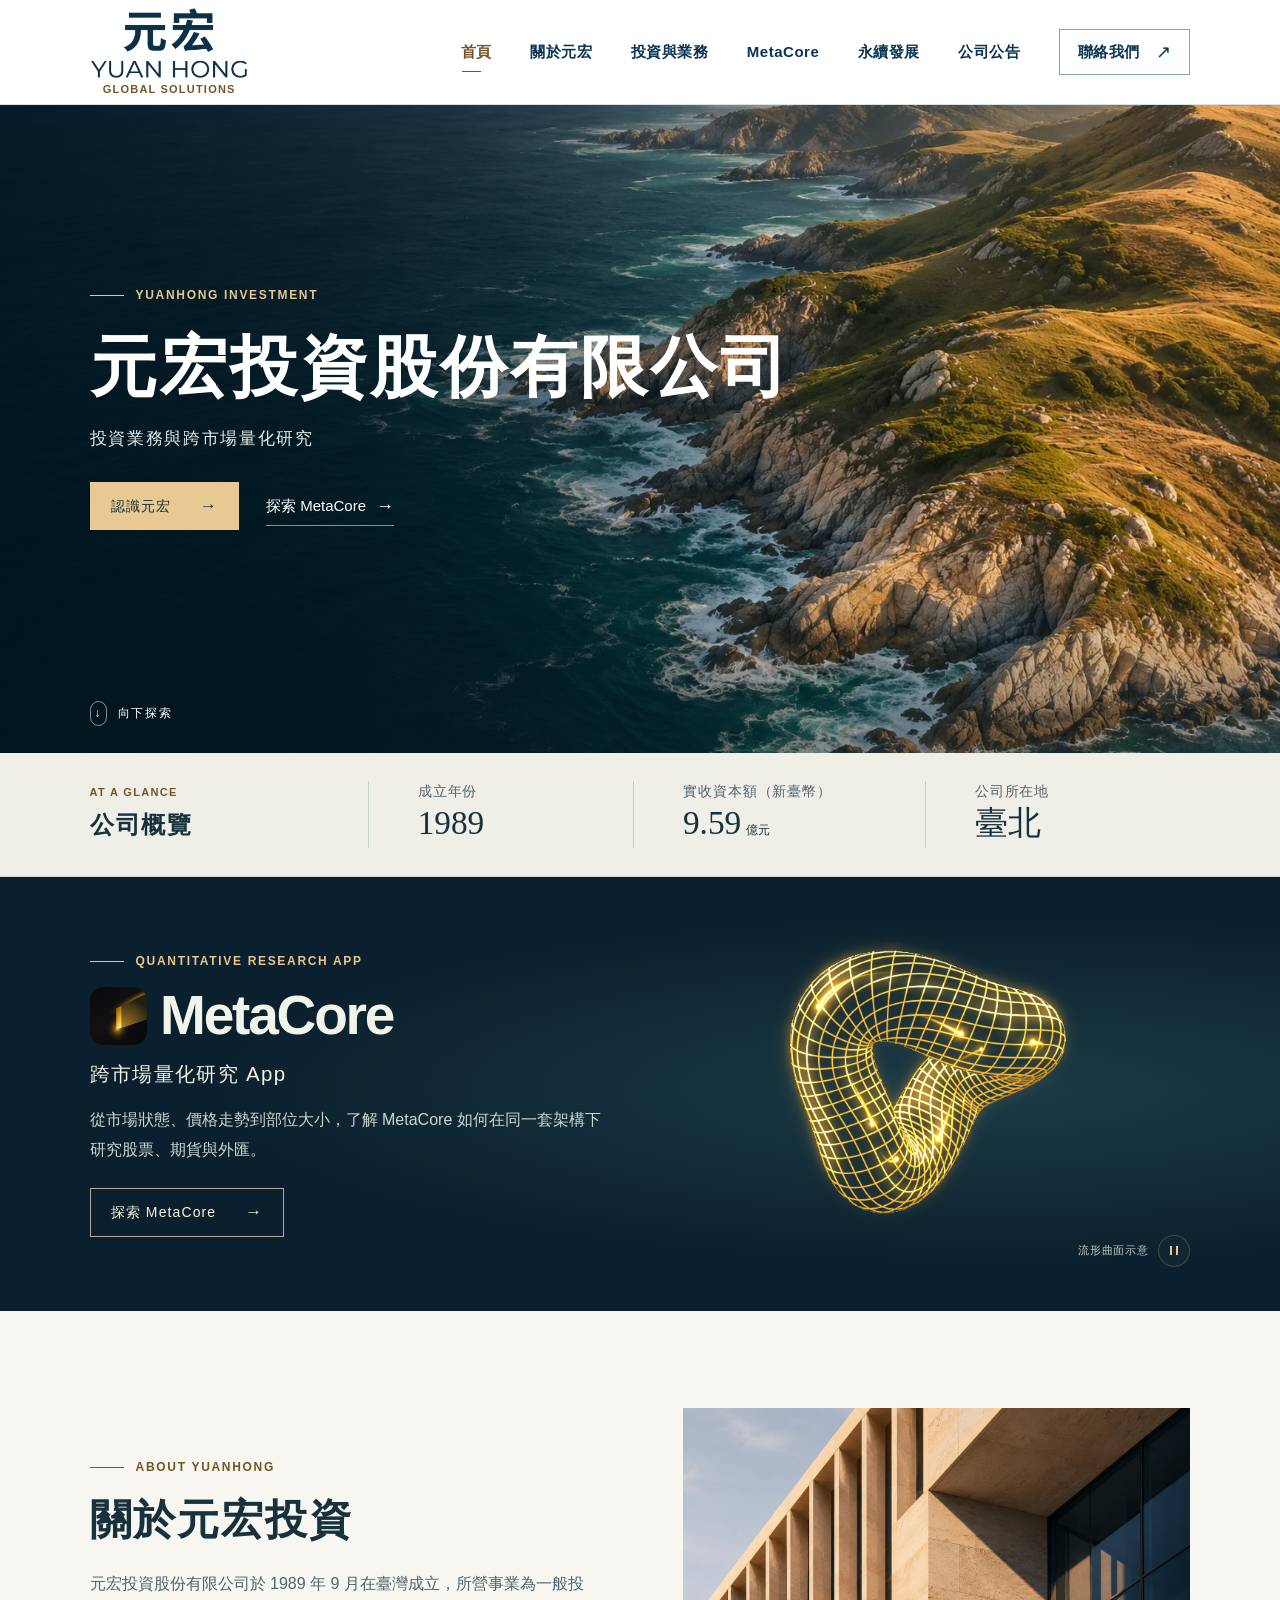
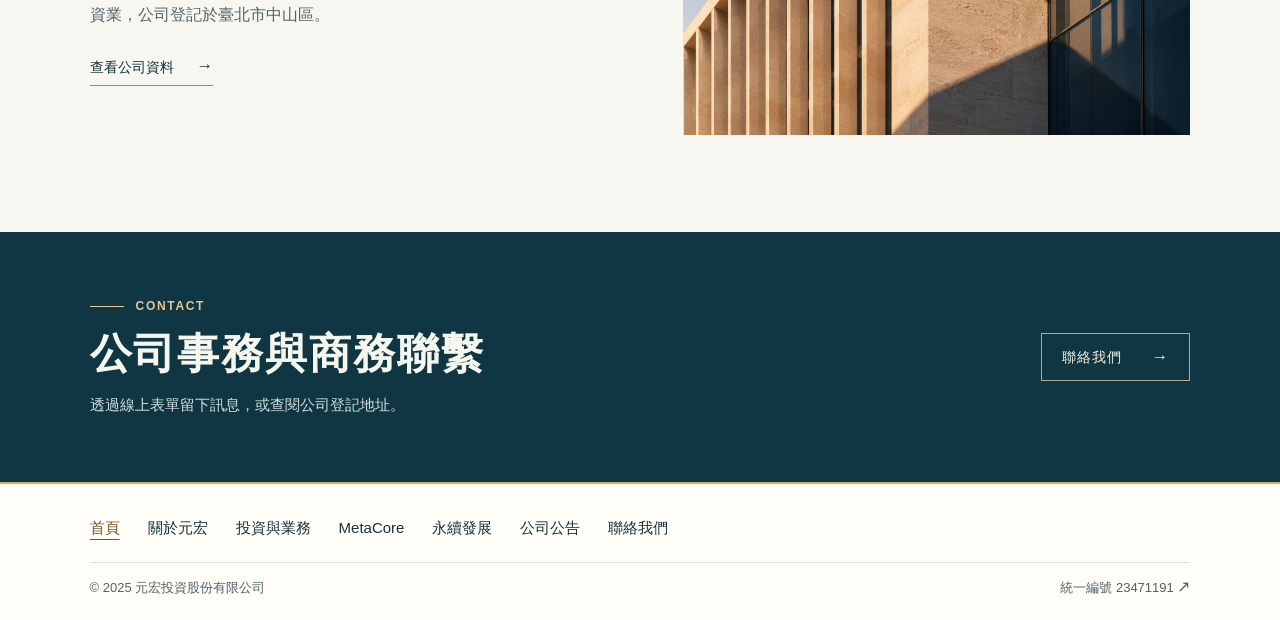
==== commit 08ec2754: "Lighten the showcase footer and remove the repeated corporate logo" ====
--- a/index.html
+++ b/index.html
@@ -16,8 +16,8 @@
   <meta property="og:image" content="https://yuanhong-inv.tw/assets/yuanhong-global-solutions.png">
   <meta property="og:image:alt" content="元宏 YUAN HONG 公司標誌">
   <link rel="icon" href="assets/brand.png" type="image/png">
-  <link rel="stylesheet" href="assets/style.css?v=wordmark-gold-1">
-  <link rel="stylesheet" href="assets/product.css?v=wordmark-gold-1">
+  <link rel="stylesheet" href="assets/style.css?v=light-footer-1">
+  <link rel="stylesheet" href="assets/product.css?v=light-footer-1">
   <link rel="stylesheet" href="assets/manifold-motion.css?v=polished-gold">
   <script src="assets/manifold-motion.js?v=seven-meteors" defer></script>
   <script src="assets/site.js" defer></script>
@@ -60,8 +60,8 @@
   <img class="arch" width="1536" height="1024" loading="lazy" src="assets/architecture.webp" alt="日光下的石材立面與玻璃建築意象">
 </div></section>
 <section class="banner"><div class="wrap banner-row"><div><div class="eyebrow" lang="en">CONTACT</div><h2>公司事務與商務聯繫</h2><p>透過線上表單留下訊息，或查閱公司登記地址。</p></div><a class="cta outline-btn" href="contact.html#inquiry">聯絡我們<span class="arrow" aria-hidden="true">→</span></a></div></section></main>
-<footer class="footer"><div class="wrap">
-  <div class="footer-top"><a class="brand wordmark" href="index.html" aria-label="元宏投資股份有限公司首頁"><img class="brand-lockup" src="assets/yuanhong-wordmark-gold.png" width="600" height="276" alt=""><span class="brand-descriptor" lang="en">GLOBAL SOLUTIONS</span></a><nav class="foot-nav" aria-label="頁尾導覽"><a href="about.html">關於元宏</a><a href="business.html">投資與業務</a><a href="metacore.html">MetaCore</a><a href="sustainability.html">永續發展</a><a href="news.html">公司公告</a><a href="contact.html">聯絡我們</a></nav></div>
+<footer class="footer" id="site-footer"><div class="wrap">
+  <nav class="foot-nav" aria-label="頁尾導覽"><a href="index.html" aria-current="page">首頁</a><a href="about.html">關於元宏</a><a href="business.html">投資與業務</a><a href="metacore.html">MetaCore</a><a href="sustainability.html">永續發展</a><a href="news.html">公司公告</a><a href="contact.html">聯絡我們</a></nav>
   <div class="foot-base"><span>© 2025 元宏投資股份有限公司</span><a href="https://findbiz.nat.gov.tw/fts/company/23471191" target="_blank" rel="noopener noreferrer">統一編號 23471191 <span class="arrow" aria-hidden="true">↗</span></a></div>
 </div></footer></body>
 </html>
--- a/assets/style.css
+++ b/assets/style.css
@@ -79,15 +79,12 @@
 .banner p { color: #d1dfdc; font-size: 15px; }
 .outline-btn { color: #f7f2df; border:1px solid #b0ac97; flex-shrink: 0; }
 .outline-btn:hover { color: var(--deep); background: #e7d5b4; }
-.footer { background: var(--deep); color: #dbe5e1; font-size: 15px; padding: 40px 0 24px; }
-.footer-top, .foot-base { display: flex; align-items: center; justify-content: space-between; gap: 20px; }
-.footer .brand { color: var(--gold); }
-.footer .brand-name { font-size: 18px; }
-
-.foot-nav { display: flex; flex-wrap: wrap; gap: 16px 28px; }
-.foot-nav a { padding-block: 6px; }
-.foot-nav a:hover,.foot-base a:hover { color: var(--gold); }
-.foot-base { border-top: 1px solid #ffffff28; margin-top: 30px; padding-top: 17px; color: #c4cfcf; font-size: 13px; }
+.footer { background: #fffdf7; color: var(--ink); border-top: 2px solid #d6af5d; font-size: 15px; padding: 22px 0 20px; }
+.foot-nav { display: flex; flex-wrap: wrap; gap: 0 28px; }
+.foot-nav a { display: inline-flex; align-items: center; min-height: 44px; }
+.foot-nav a[aria-current="page"] { color: var(--gold-ink); text-decoration: underline; text-underline-offset: .4em; }
+.foot-nav a:hover, .foot-base a:hover { color: var(--gold-ink); text-decoration: underline; }
+.foot-base { display: flex; align-items: center; justify-content: space-between; gap: 20px; border-top: 1px solid #e6decf; margin-top: 12px; padding-top: 14px; color: var(--muted); font-size: 13px; }
 .inner-hero { position: relative; isolation: isolate; overflow: hidden; background: var(--navy); color: white; }
 .inner-hero .wrap { min-height: clamp(265px,32vw,390px); display: flex; flex-direction: column; justify-content: center; padding: 48px 0; }
 .inner-hero h1 { font: 600 clamp(40px,5vw,78px)/1.32 var(--serif); letter-spacing: .08em; margin: 14px 0 9px; }
@@ -134,7 +131,6 @@
  .hero-inner { min-height: 570px; } .hero h1 { font-size:clamp(52px,8.5vw,68px); }
  .split { gap: 28px; }
  .content-split { grid-template-columns: 1fr; gap:28px; }
- .footer-top { align-items:flex-start; flex-direction:column; }
 }
 @media(max-width:580px) {
  .hero-inner { min-height:clamp(470px,68svh,600px); padding: 58px 0 88px; }
@@ -149,6 +145,7 @@
  .fact dd { font-size: 27px; } .fact { padding-left:13px; }
  .split { grid-template-columns:1fr; }
  .banner-row { flex-direction:column; align-items:flex-start; gap:20px; }
+ .foot-nav { display: grid; grid-template-columns: repeat(3,minmax(0,1fr)); gap: 0 12px; }
  .foot-base { flex-direction:column; align-items:flex-start; gap:6px; }
  .inner-hero .wrap { min-height:260px; }
  .detail { grid-template-columns:90px minmax(0,1fr); }
--- a/assets/product.css
+++ b/assets/product.css
@@ -2,8 +2,6 @@
 .brand.wordmark { display: inline-grid; justify-items: center; row-gap: 4px; width: 158px; }
 .wordmark .brand-lockup { width: 100%; height: auto; }
 .brand-descriptor { font: 600 11px/1.25 var(--sans); letter-spacing: .11em; padding-left: .11em; white-space: nowrap; color: var(--gold-ink); }
-.footer .wordmark { width: 168px; row-gap: 6px; }
-.footer .brand-descriptor { font-size: 12px; color: var(--gold); }
 
 .mast { background: #fff; color: #0b3553; border-bottom-color: #d8e1e4; }
 .mast-inner { min-height: 104px; }
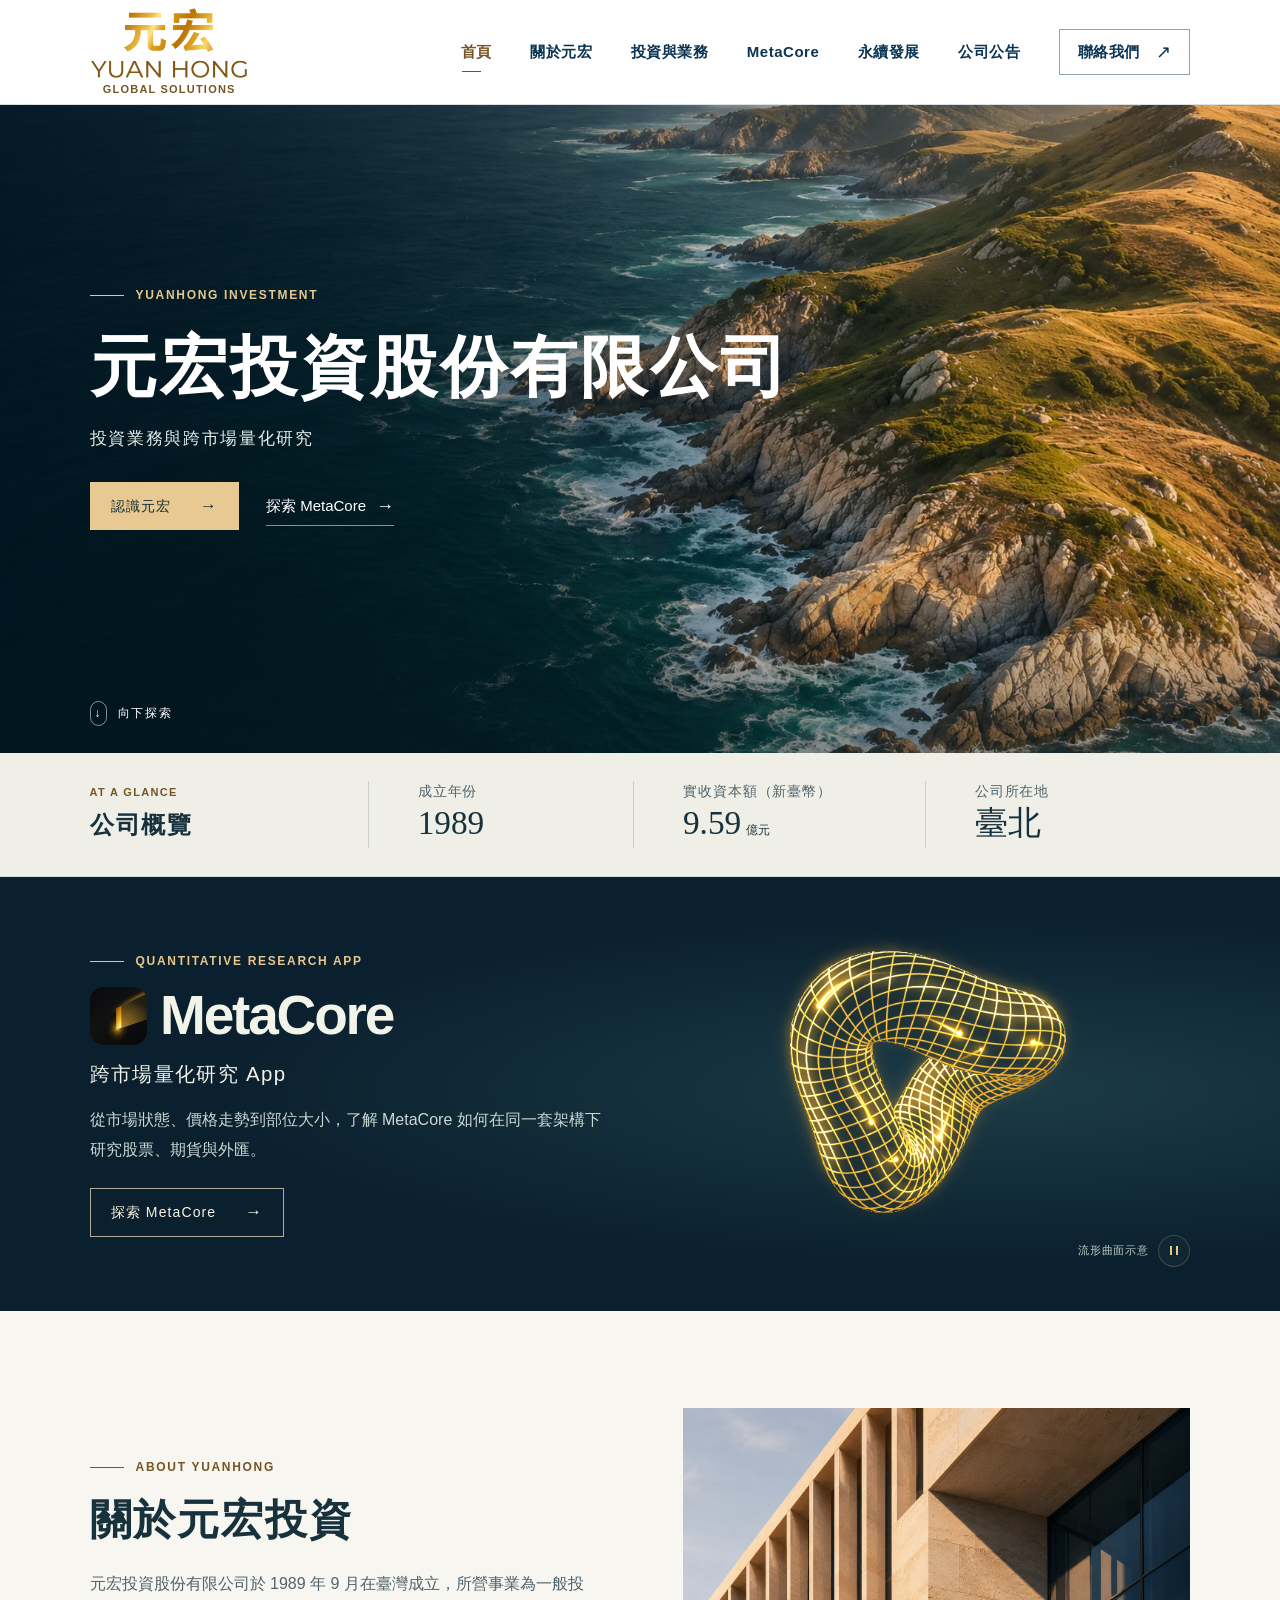
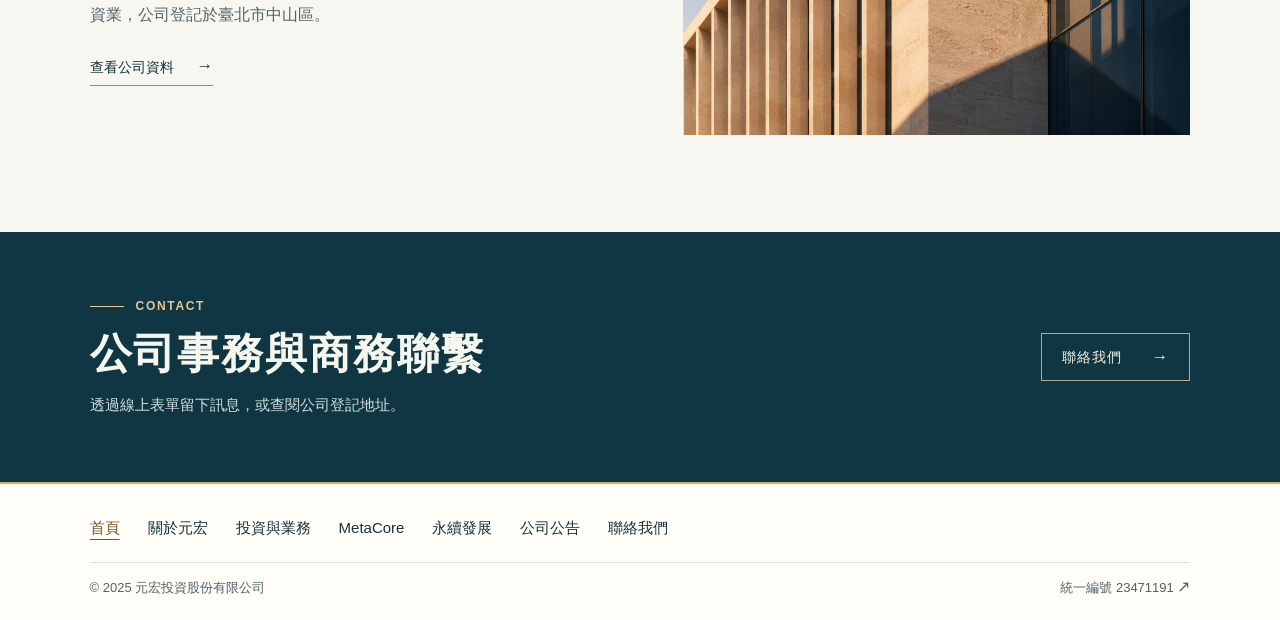
==== commit 79cef538: "Apply a warm gold highlight to the showcase header wordmark" ====
--- a/index.html
+++ b/index.html
@@ -24,7 +24,7 @@
 </head>
 <body><a class="skip" href="#main">跳至主要內容</a>
 <header class="mast"><div class="wrap mast-inner">
-  <a class="brand wordmark" href="index.html" aria-label="元宏投資股份有限公司首頁"><img class="brand-lockup" src="assets/yuanhong-wordmark-navy.png" width="600" height="276" alt=""><span class="brand-descriptor" lang="en">GLOBAL SOLUTIONS</span></a>
+  <a class="brand wordmark" href="index.html" aria-label="元宏投資股份有限公司首頁"><img class="brand-lockup" src="assets/yuanhong-wordmark-sunlit.webp" width="600" height="276" alt=""><span class="brand-descriptor" lang="en">GLOBAL SOLUTIONS</span></a>
   <button type="button" class="menu-toggle" aria-expanded="false" aria-controls="main-nav"><span class="menu-icon" aria-hidden="true"></span><span class="menu-label">選單</span></button>
   <nav class="nav" id="main-nav" aria-label="主要導覽"><a class="nav-link" href="index.html" aria-current="page">首頁</a>
 <a class="nav-link" href="about.html">關於元宏</a>
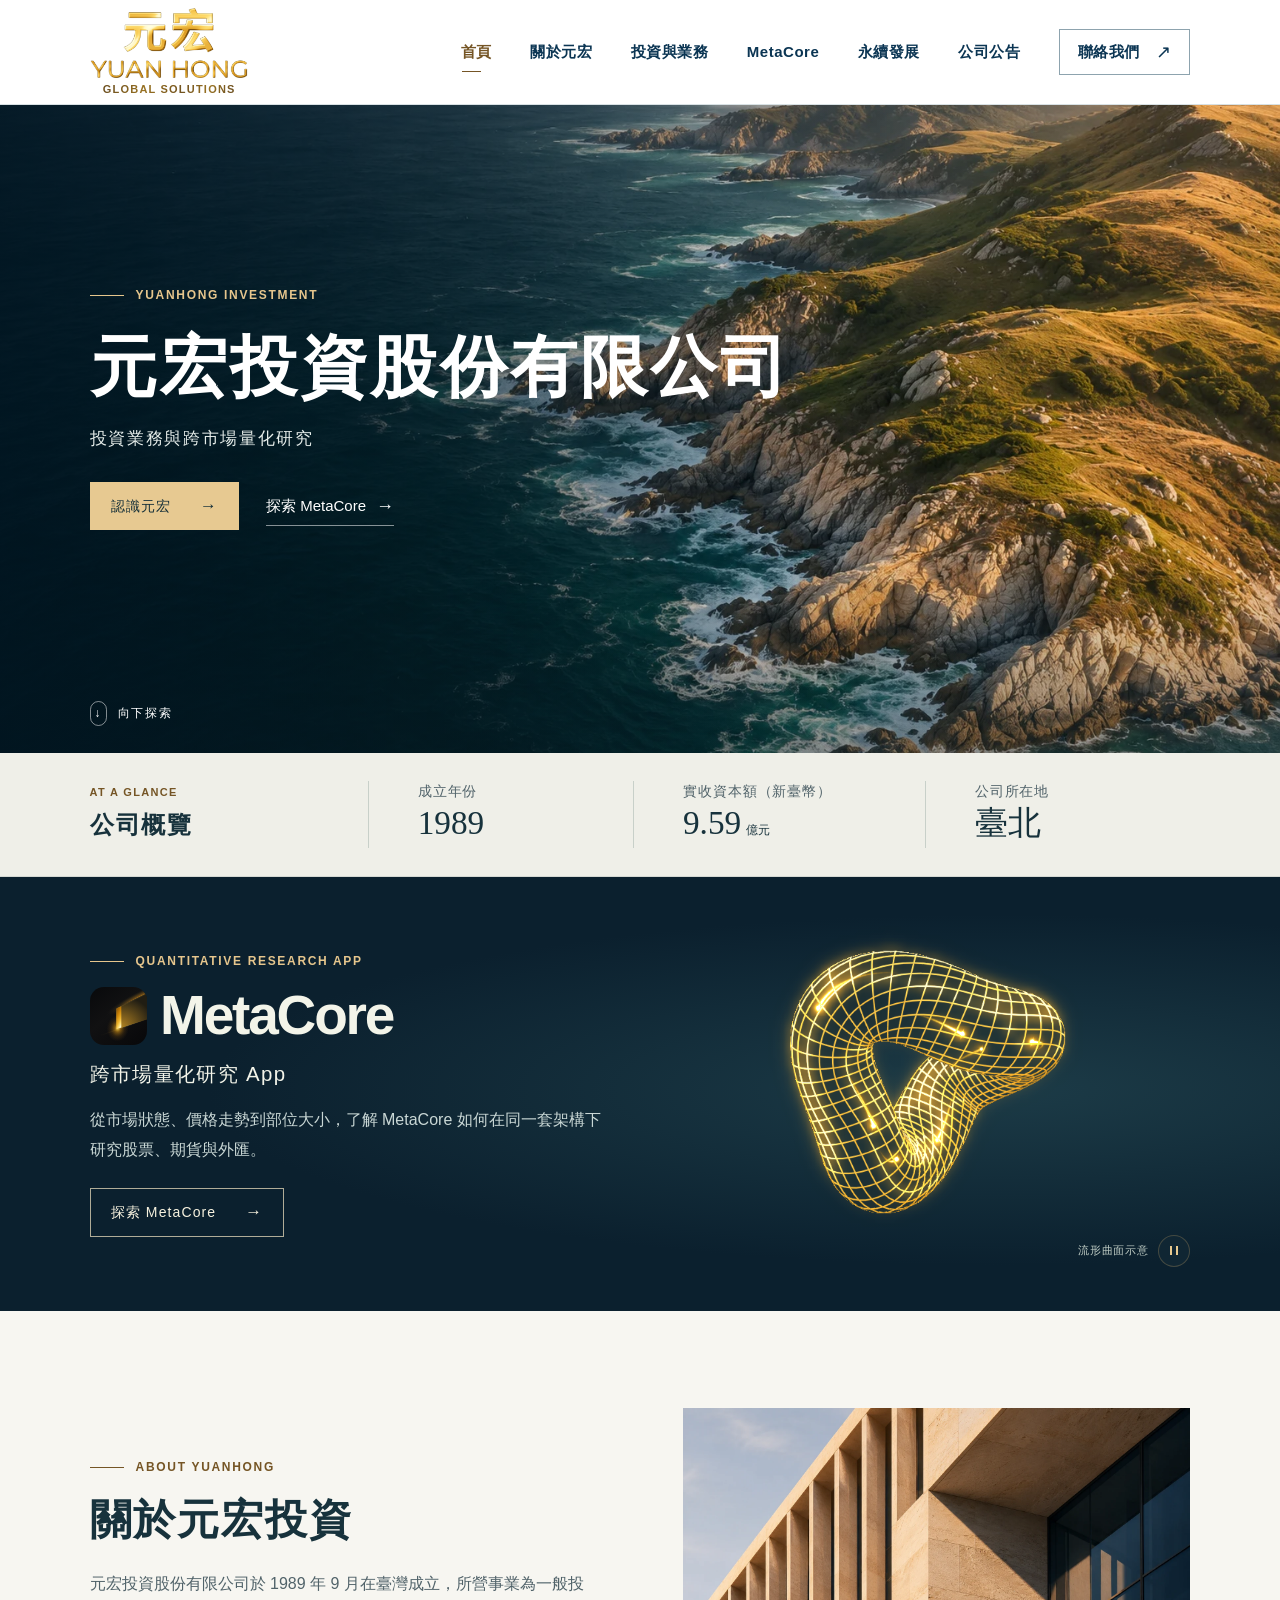
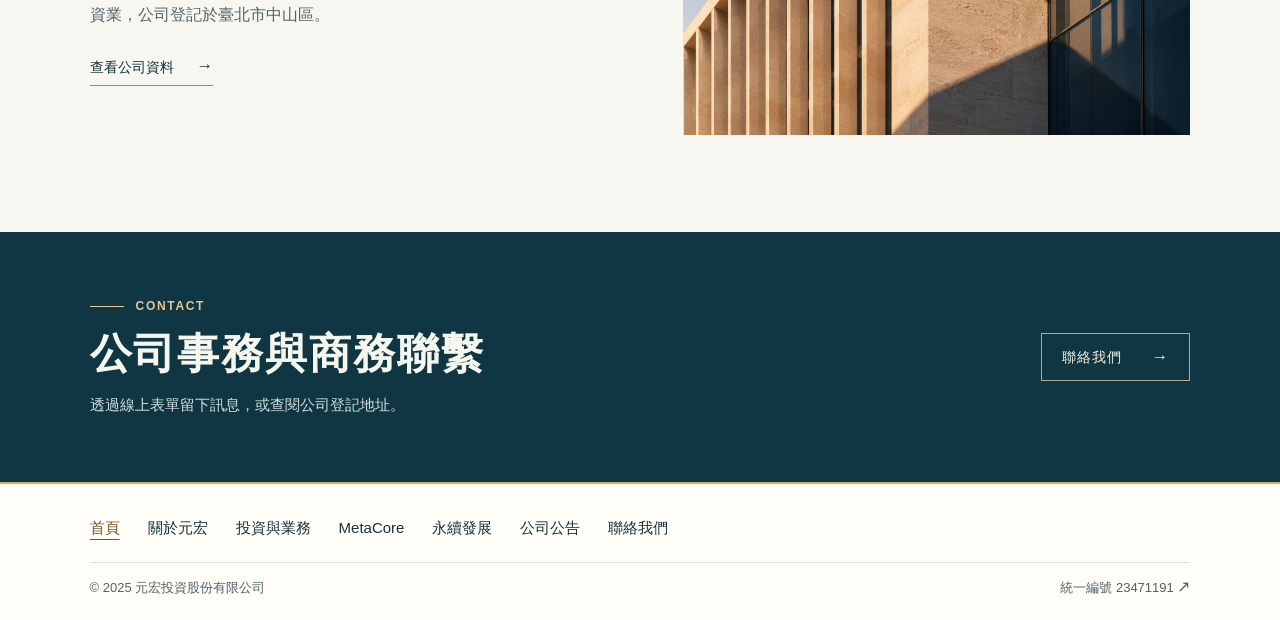
==== commit 3803fdee: "Match the corporate header highlights to the MetaCore gold and manifold palette" ====
--- a/index.html
+++ b/index.html
@@ -17,14 +17,14 @@
   <meta property="og:image:alt" content="元宏 YUAN HONG 公司標誌">
   <link rel="icon" href="assets/brand.png" type="image/png">
   <link rel="stylesheet" href="assets/style.css?v=light-footer-1">
-  <link rel="stylesheet" href="assets/product.css?v=light-footer-1">
+  <link rel="stylesheet" href="assets/product.css?v=core-gold-2">
   <link rel="stylesheet" href="assets/manifold-motion.css?v=polished-gold">
   <script src="assets/manifold-motion.js?v=seven-meteors" defer></script>
   <script src="assets/site.js" defer></script>
 </head>
 <body><a class="skip" href="#main">跳至主要內容</a>
 <header class="mast"><div class="wrap mast-inner">
-  <a class="brand wordmark" href="index.html" aria-label="元宏投資股份有限公司首頁"><img class="brand-lockup" src="assets/yuanhong-wordmark-sunlit.webp" width="600" height="276" alt=""><span class="brand-descriptor" lang="en">GLOBAL SOLUTIONS</span></a>
+  <a class="brand wordmark" href="index.html" aria-label="元宏投資股份有限公司首頁"><img class="brand-lockup" src="assets/yuanhong-wordmark-core-gold.webp" width="600" height="276" alt=""><span class="brand-descriptor" lang="en">GLOBAL SOLUTIONS</span></a>
   <button type="button" class="menu-toggle" aria-expanded="false" aria-controls="main-nav"><span class="menu-icon" aria-hidden="true"></span><span class="menu-label">選單</span></button>
   <nav class="nav" id="main-nav" aria-label="主要導覽"><a class="nav-link" href="index.html" aria-current="page">首頁</a>
 <a class="nav-link" href="about.html">關於元宏</a>
--- a/assets/product.css
+++ b/assets/product.css
@@ -2,6 +2,16 @@
 .brand.wordmark { display: inline-grid; justify-items: center; row-gap: 4px; width: 158px; }
 .wordmark .brand-lockup { width: 100%; height: auto; }
 .brand-descriptor { font: 600 11px/1.25 var(--sans); letter-spacing: .11em; padding-left: .11em; white-space: nowrap; color: var(--gold-ink); }
+@supports (background-clip: text) {
+  .mast .brand-descriptor {
+    color: transparent;
+    background-image: linear-gradient(115deg, #715321 8%, #987223 32%, #835f1e 48%, #715321 60%, #987223 78%, #715321 94%);
+    background-clip: text;
+  }
+}
+@media (forced-colors: active), print {
+  .mast .brand-descriptor { background: none; color: CanvasText; }
+}
 
 .mast { background: #fff; color: #0b3553; border-bottom-color: #d8e1e4; }
 .mast-inner { min-height: 104px; }
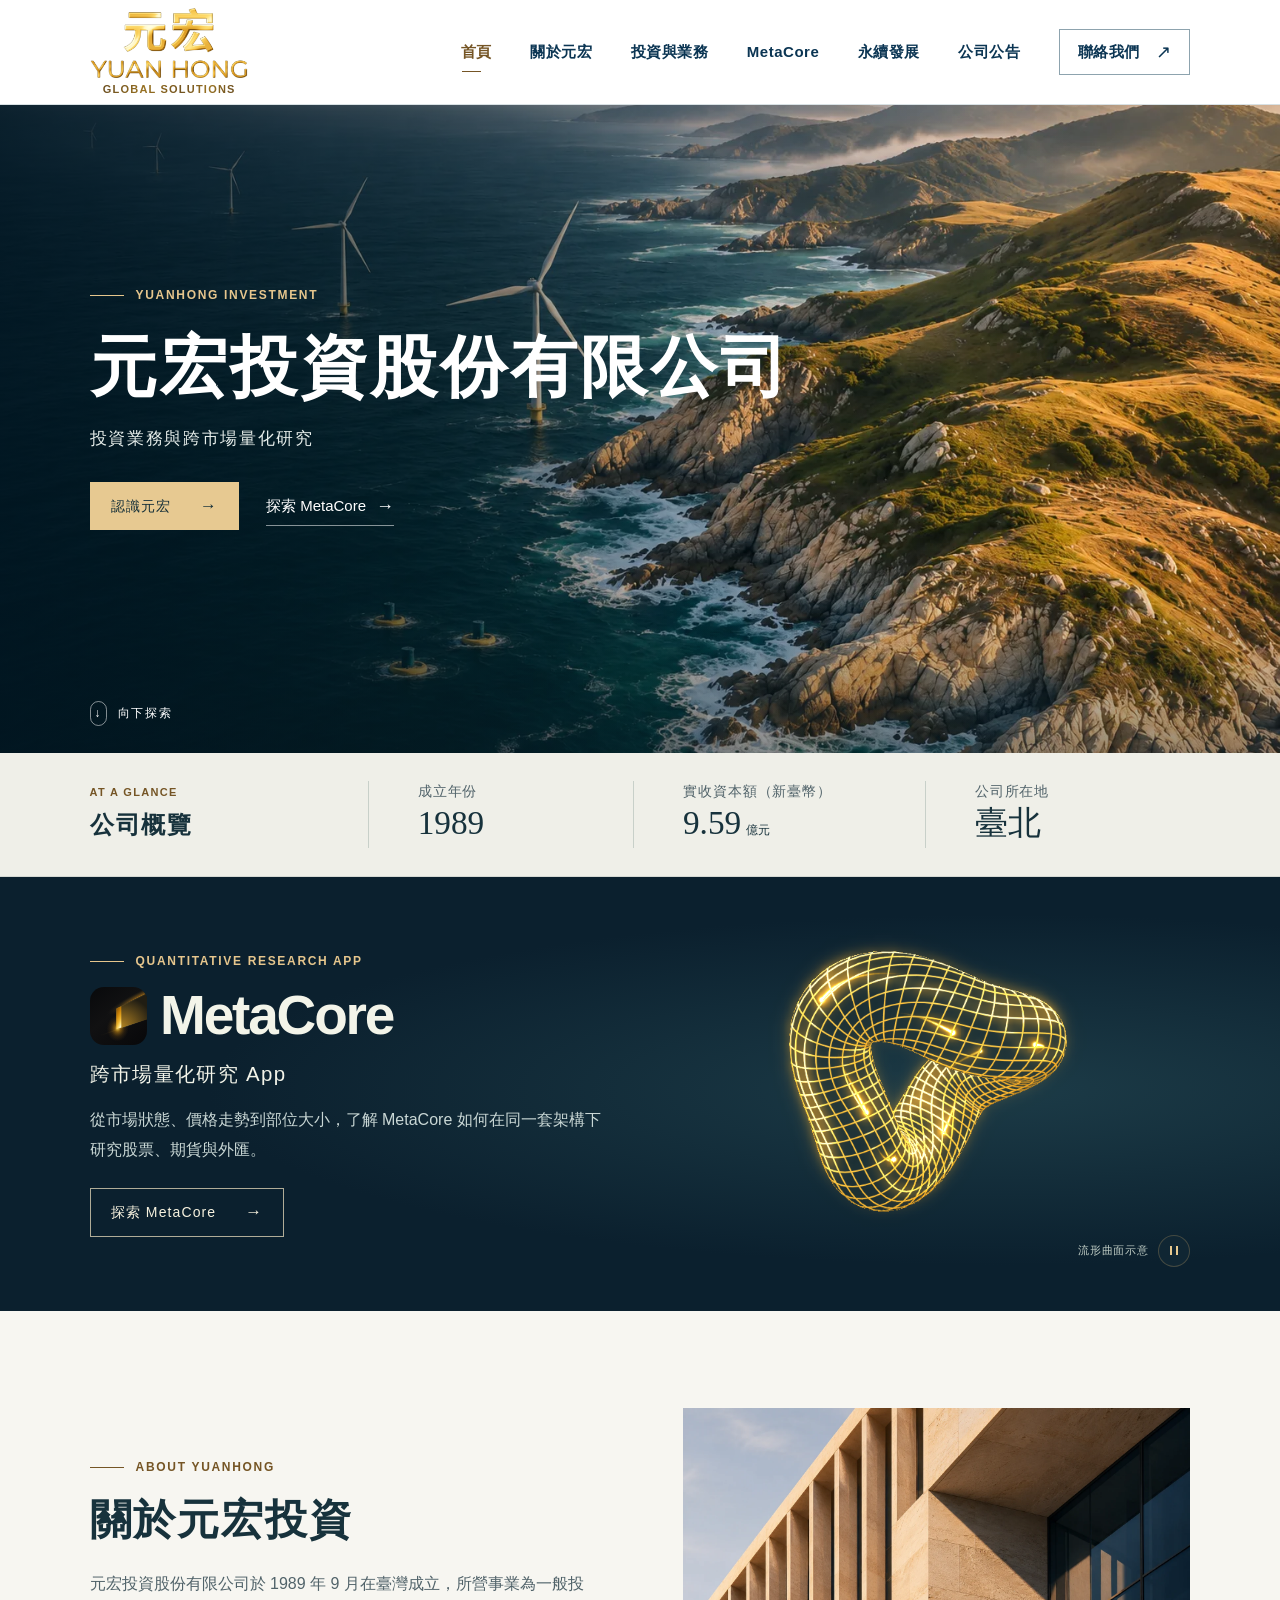
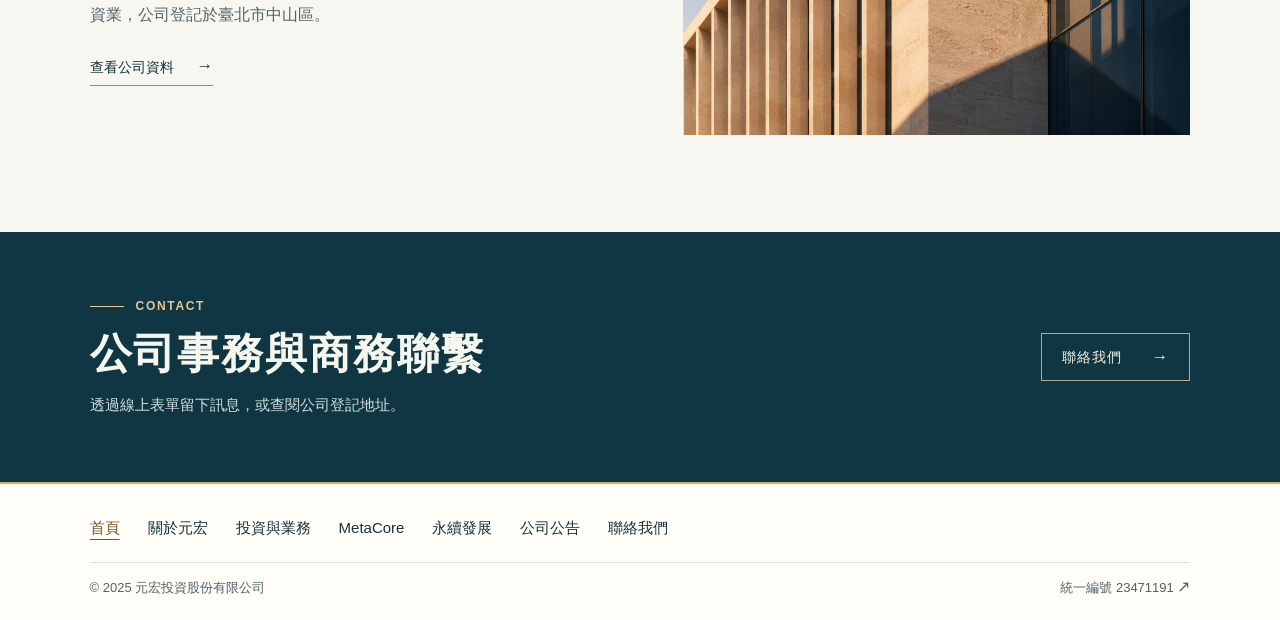
==== commit c2cb4967: "Add offshore wind and wave energy to the showcase homepage seascape" ====
--- a/index.html
+++ b/index.html
@@ -17,7 +17,7 @@
   <meta property="og:image:alt" content="元宏 YUAN HONG 公司標誌">
   <link rel="icon" href="assets/brand.png" type="image/png">
   <link rel="stylesheet" href="assets/style.css?v=light-footer-1">
-  <link rel="stylesheet" href="assets/product.css?v=core-gold-2">
+  <link rel="stylesheet" href="assets/product.css?v=offshore-coast">
   <link rel="stylesheet" href="assets/manifold-motion.css?v=polished-gold">
   <script src="assets/manifold-motion.js?v=seven-meteors" defer></script>
   <script src="assets/site.js" defer></script>
@@ -34,8 +34,8 @@
 <a class="nav-link" href="news.html">公司公告</a>
 <a class="nav-link nav-cta" href="contact.html">聯絡我們<span class="arrow" aria-hidden="true">↗</span></a></nav>
 </div></header>
-<main id="main"><section class="hero">
-  <img class="scenery" src="assets/coast.webp" alt="" width="1536" height="1024" fetchpriority="high">
+<main id="main"><section class="hero offshore-hero">
+  <img class="scenery" src="assets/coast-offshore-energy.webp" alt="" width="1536" height="1024" fetchpriority="high">
   <div class="wrap hero-inner"><div class="eyebrow" lang="en">YUANHONG INVESTMENT</div><h1 class="corporate-head" style="word-break: keep-all">元宏投資<wbr>股份有限公司</h1><p class="subtitle">投資業務與跨市場量化研究</p><div class="hero-actions"><a class="cta gold-btn" href="about.html">認識元宏 <span class="arrow" aria-hidden="true">→</span></a><a class="hero-product" href="metacore.html">探索 MetaCore <span class="arrow" aria-hidden="true">→</span></a></div></div>
   <div class="hero-base"><div class="wrap"><a class="scroll-link" href="#overview"><i aria-hidden="true">↓</i>向下探索</a></div></div>
 </section>
--- a/assets/product.css
+++ b/assets/product.css
@@ -91,3 +91,9 @@
 
 .model-function { display: flex; align-items: center; gap: 10px; color: var(--gold-ink); }
 .model-function::before { content: ""; width: 22px; height: 2px; background: #a58c5d; }
+
+.offshore-hero .scenery { object-position: 50% 14%; }
+@media (max-width: 580px) {
+  .offshore-hero .scenery { object-position: 31% 45%; }
+  .offshore-hero .hero-inner { padding-block: 48px 150px; }
+}
